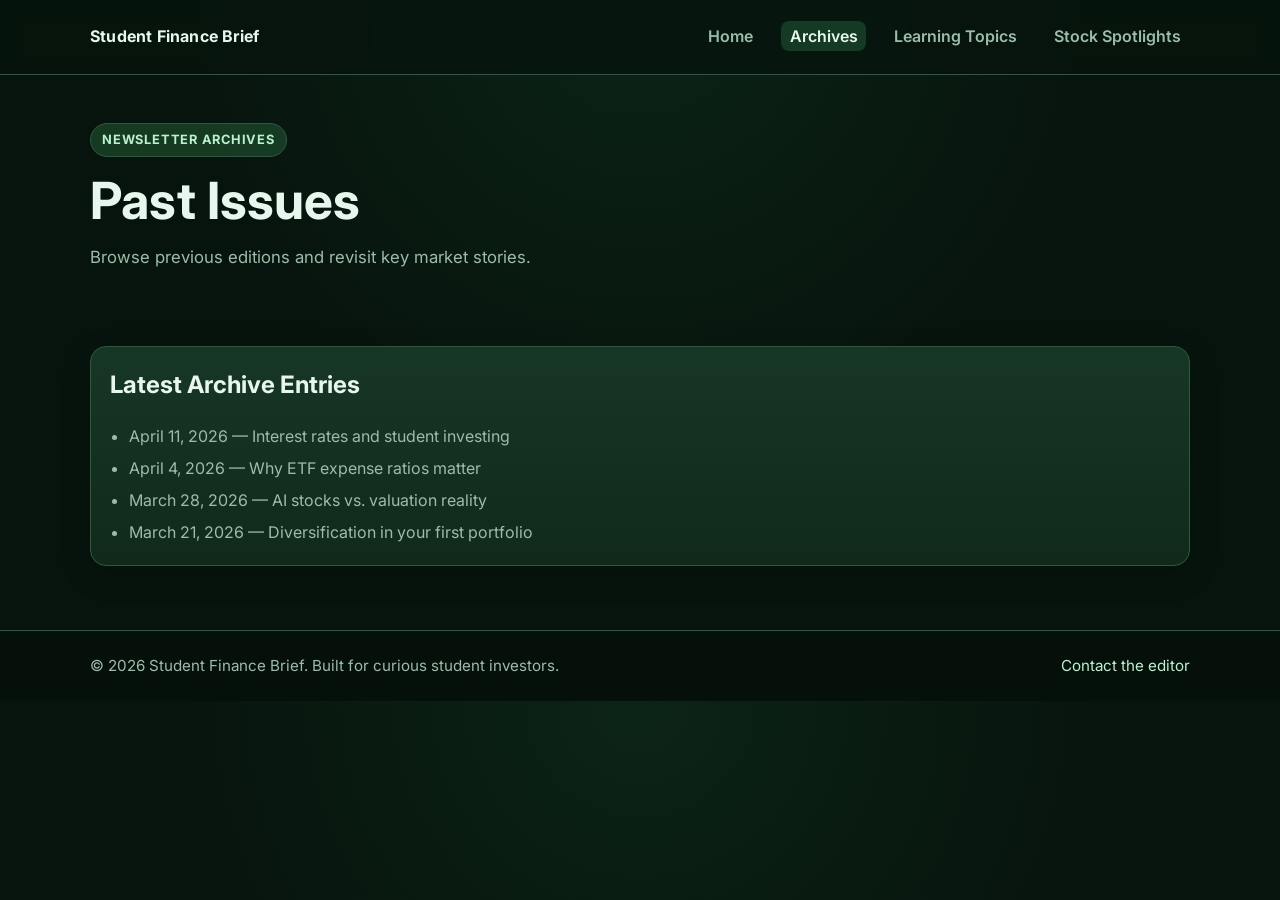
==== archives.html @ 6d4ef07e "Split navbar into real pages and apply green finance theme" ====
<!DOCTYPE html>
<html lang="en">
  <head>
    <meta charset="UTF-8" />
    <meta name="viewport" content="width=device-width, initial-scale=1.0" />
    <title>Student Finance Brief | Archives</title>
    <link rel="preconnect" href="https://fonts.googleapis.com" />
    <link rel="preconnect" href="https://fonts.gstatic.com" crossorigin />
    <link
      href="https://fonts.googleapis.com/css2?family=Inter:wght@400;500;600;700;800&display=swap"
      rel="stylesheet"
    />
    <link rel="stylesheet" href="style.css" />
  </head>
  <body>
    <header class="site-header">
      <div class="container nav-wrap">
        <a class="brand" href="index.html">Student Finance Brief</a>
        <nav aria-label="Main navigation">
          <ul class="nav-links">
            <li><a href="index.html">Home</a></li>
            <li><a class="active" href="archives.html">Archives</a></li>
            <li><a href="learning-topics.html">Learning Topics</a></li>
            <li><a href="stock-spotlights.html">Stock Spotlights</a></li>
          </ul>
        </nav>
      </div>
    </header>

    <main>
      <section class="page-hero">
        <div class="container">
          <p class="tag">Newsletter Archives</p>
          <h1>Past Issues</h1>
          <p class="subtitle">Browse previous editions and revisit key market stories.</p>
        </div>
      </section>

      <section class="section">
        <div class="container">
          <article class="card">
            <h2>Latest Archive Entries</h2>
            <ul class="archive-list">
              <li>April 11, 2026 — Interest rates and student investing</li>
              <li>April 4, 2026 — Why ETF expense ratios matter</li>
              <li>March 28, 2026 — AI stocks vs. valuation reality</li>
              <li>March 21, 2026 — Diversification in your first portfolio</li>
            </ul>
          </article>
        </div>
      </section>
    </main>

    <footer class="site-footer">
      <div class="container footer-wrap">
        <p>© 2026 Student Finance Brief. Built for curious student investors.</p>
        <a href="mailto:editor@studentfinancebrief.com">Contact the editor</a>
      </div>
    </footer>
  </body>
</html>
---- style.css ----
:root {
  --bg: #07140d;
  --bg-accent: #0c2417;
  --panel: #10291b;
  --panel-2: #173726;
  --text: #e8f7ee;
  --muted: #9bbda8;
  --accent: #4fce79;
  --accent-strong: #27b45c;
  --accent-soft: rgba(79, 206, 121, 0.2);
  --border: #2b5a40;
  --positive: #70f5a3;
  --negative: #ff7d8d;
  --neutral: #b9d6c3;
  --radius: 16px;
}

* {
  box-sizing: border-box;
}

body {
  margin: 0;
  font-family: "Inter", system-ui, -apple-system, Segoe UI, Roboto, sans-serif;
  background: radial-gradient(circle at top, var(--bg-accent) 0%, var(--bg) 48%);
  color: var(--text);
  line-height: 1.6;
}

.container {
  width: min(1100px, 92vw);
  margin: 0 auto;
}

.site-header {
  position: sticky;
  top: 0;
  z-index: 20;
  backdrop-filter: blur(10px);
  background: rgba(7, 20, 13, 0.85);
  border-bottom: 1px solid var(--border);
}

.nav-wrap {
  display: flex;
  justify-content: space-between;
  align-items: center;
  min-height: 74px;
  gap: 1rem;
}

.brand {
  text-decoration: none;
  color: var(--text);
  font-weight: 700;
  letter-spacing: 0.2px;
}

.nav-links {
  list-style: none;
  margin: 0;
  padding: 0;
  display: flex;
  gap: 1.2rem;
  flex-wrap: wrap;
}

.nav-links a {
  text-decoration: none;
  color: var(--muted);
  font-weight: 600;
  padding: 0.3rem 0.55rem;
  border-radius: 8px;
  transition: color 0.2s ease, background-color 0.2s ease;
}

.nav-links a:hover,
.nav-links a.active {
  color: var(--text);
  background: var(--accent-soft);
}

.hero,
.page-hero {
  padding: 4.2rem 0 2.3rem;
}

.page-hero {
  padding-top: 3rem;
}

.tag {
  display: inline-block;
  margin: 0;
  padding: 0.35rem 0.7rem;
  border-radius: 999px;
  border: 1px solid var(--border);
  background: var(--accent-soft);
  color: #baf2ce;
  font-size: 0.8rem;
  font-weight: 700;
  text-transform: uppercase;
  letter-spacing: 0.06em;
}

h1 {
  margin: 0.85rem 0 0;
  font-size: clamp(2rem, 4.2vw, 3.2rem);
  line-height: 1.2;
}

h2 {
  margin-top: 0;
}

.subtitle {
  max-width: 700px;
  margin-top: 0.8rem;
  color: var(--muted);
  font-size: 1.05rem;
}

.section {
  padding: 1.3rem 0 2rem;
}

.grid.two-col {
  display: grid;
  grid-template-columns: 1.6fr 1fr;
  gap: 1.2rem;
}

.card,
.ticker-card {
  background: linear-gradient(180deg, var(--panel-2), var(--panel));
  border: 1px solid var(--border);
  border-radius: var(--radius);
  padding: 1.2rem;
  box-shadow: 0 10px 30px rgba(0, 0, 0, 0.2);
}

.card-head {
  display: flex;
  justify-content: space-between;
  align-items: center;
  gap: 1rem;
  color: var(--muted);
  font-size: 0.9rem;
}

.badge {
  padding: 0.28rem 0.6rem;
  border-radius: 999px;
  background: var(--accent-soft);
  color: #baf2ce;
  font-size: 0.75rem;
  font-weight: 700;
  letter-spacing: 0.04em;
  text-transform: uppercase;
}

.read-more,
.inline-link {
  display: inline-block;
  margin-top: 0.7rem;
  text-decoration: none;
  color: #baf2ce;
  font-weight: 600;
}

.topic-list,
.archive-list {
  margin: 0;
  padding-left: 1.15rem;
  color: var(--muted);
}

.topic-list li + li,
.archive-list li + li {
  margin-top: 0.4rem;
}

.section-header {
  display: flex;
  flex-wrap: wrap;
  justify-content: space-between;
  align-items: baseline;
  gap: 0.8rem;
  margin-bottom: 1rem;
}

.section-header p {
  margin: 0;
  color: var(--muted);
}

.ticker-grid {
  display: grid;
  grid-template-columns: repeat(4, minmax(150px, 1fr));
  gap: 0.9rem;
}

.ticker-card h3 {
  margin: 0;
  font-size: 1.08rem;
}

.company {
  margin: 0.35rem 0 0.8rem;
  color: var(--muted);
  font-size: 0.9rem;
}

.price {
  margin: 0;
  font-size: 1.45rem;
  font-weight: 700;
}

.change {
  margin-top: 0.25rem;
  font-weight: 600;
}

.change.positive {
  color: var(--positive);
}

.change.negative {
  color: var(--negative);
}

.change.neutral {
  color: var(--neutral);
}

.site-footer {
  margin-top: 2rem;
  border-top: 1px solid var(--border);
  background: rgba(6, 16, 11, 0.9);
}

.footer-wrap {
  min-height: 70px;
  display: flex;
  align-items: center;
  justify-content: space-between;
  flex-wrap: wrap;
  gap: 0.7rem;
  color: var(--muted);
  font-size: 0.95rem;
}

.site-footer a {
  color: #baf2ce;
  text-decoration: none;
}

@media (max-width: 900px) {
  .grid.two-col {
    grid-template-columns: 1fr;
  }

  .ticker-grid {
    grid-template-columns: repeat(2, minmax(150px, 1fr));
  }
}

@media (max-width: 560px) {
  .ticker-grid {
    grid-template-columns: 1fr;
  }

  .nav-wrap {
    padding: 0.8rem 0;
  }
}
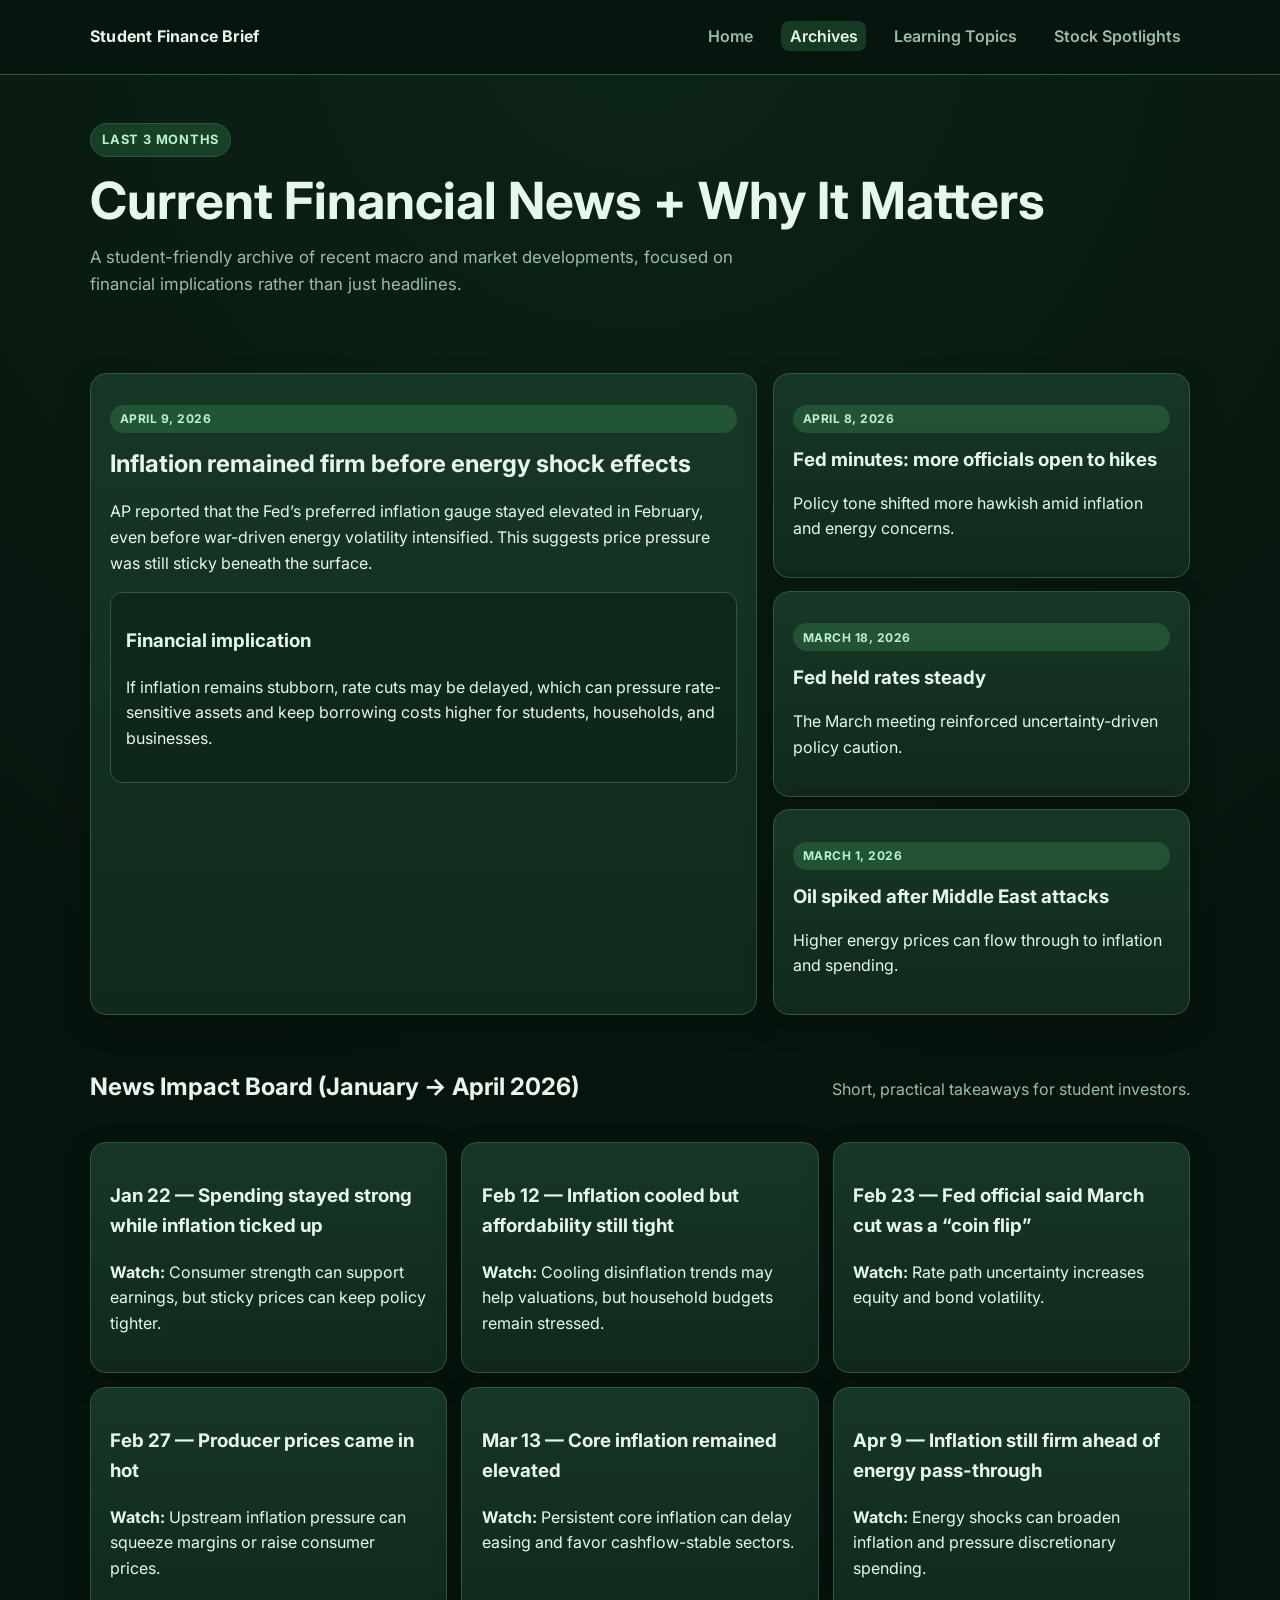
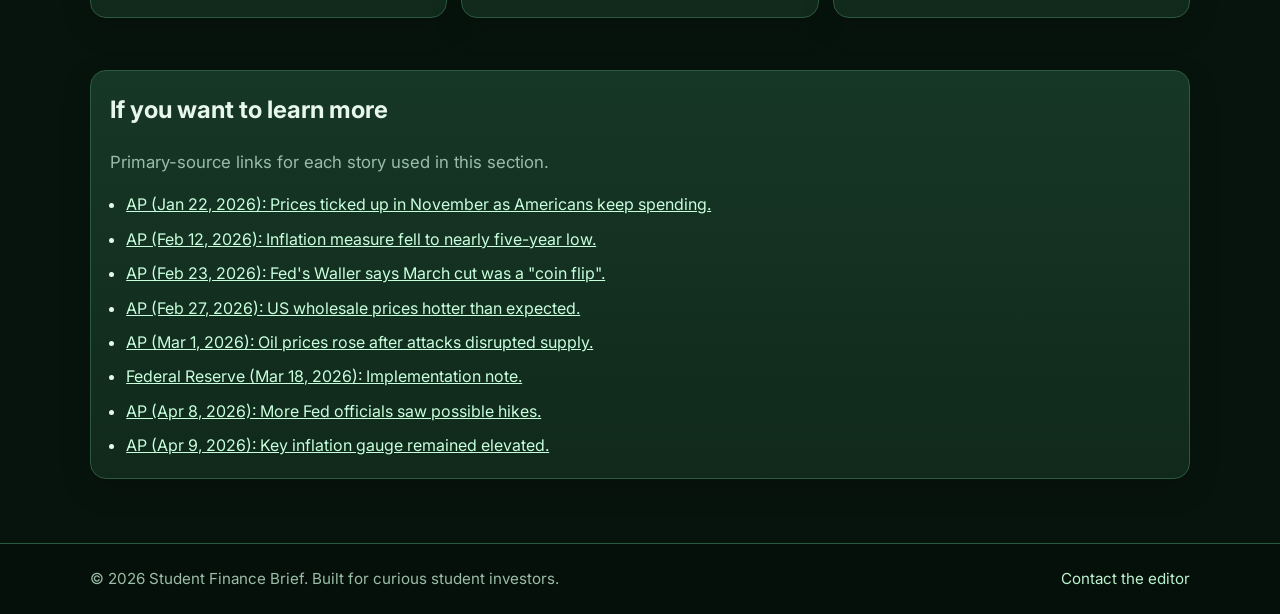
==== commit 1de99e53: "Deepen learning and archives with expandable vocab and event explainers" ====
--- a/archives.html
+++ b/archives.html
@@ -30,21 +30,104 @@
     <main>
       <section class="page-hero">
         <div class="container">
-          <p class="tag">Newsletter Archives</p>
-          <h1>Past Issues</h1>
-          <p class="subtitle">Browse previous editions and revisit key market stories.</p>
+          <p class="tag">Last 3 Months</p>
+          <h1>Current Financial News + Why It Matters</h1>
+          <p class="subtitle">
+            A student-friendly archive of recent macro and market developments,
+            focused on financial implications rather than just headlines.
+          </p>
+        </div>
+      </section>
+
+      <section class="section">
+        <div class="container news-layout">
+          <article class="card news-feature">
+            <p class="badge">April 9, 2026</p>
+            <h2>Inflation remained firm before energy shock effects</h2>
+            <p>
+              AP reported that the Fed’s preferred inflation gauge stayed elevated
+              in February, even before war-driven energy volatility intensified.
+              This suggests price pressure was still sticky beneath the surface.
+            </p>
+            <div class="implication-box">
+              <h3>Financial implication</h3>
+              <p>
+                If inflation remains stubborn, rate cuts may be delayed, which can
+                pressure rate-sensitive assets and keep borrowing costs higher for
+                students, households, and businesses.
+              </p>
+            </div>
+          </article>
+
+          <aside class="news-rail">
+            <article class="card rail-card">
+              <p class="badge">April 8, 2026</p>
+              <h3>Fed minutes: more officials open to hikes</h3>
+              <p>Policy tone shifted more hawkish amid inflation and energy concerns.</p>
+            </article>
+            <article class="card rail-card">
+              <p class="badge">March 18, 2026</p>
+              <h3>Fed held rates steady</h3>
+              <p>The March meeting reinforced uncertainty-driven policy caution.</p>
+            </article>
+            <article class="card rail-card">
+              <p class="badge">March 1, 2026</p>
+              <h3>Oil spiked after Middle East attacks</h3>
+              <p>Higher energy prices can flow through to inflation and spending.</p>
+            </article>
+          </aside>
+        </div>
+      </section>
+
+      <section class="section">
+        <div class="container">
+          <div class="section-header">
+            <h2>News Impact Board (January → April 2026)</h2>
+            <p>Short, practical takeaways for student investors.</p>
+          </div>
+          <div class="impact-grid">
+            <article class="card impact-card">
+              <h3>Jan 22 — Spending stayed strong while inflation ticked up</h3>
+              <p><strong>Watch:</strong> Consumer strength can support earnings, but sticky prices can keep policy tighter.</p>
+            </article>
+            <article class="card impact-card">
+              <h3>Feb 12 — Inflation cooled but affordability still tight</h3>
+              <p><strong>Watch:</strong> Cooling disinflation trends may help valuations, but household budgets remain stressed.</p>
+            </article>
+            <article class="card impact-card">
+              <h3>Feb 23 — Fed official said March cut was a “coin flip”</h3>
+              <p><strong>Watch:</strong> Rate path uncertainty increases equity and bond volatility.</p>
+            </article>
+            <article class="card impact-card">
+              <h3>Feb 27 — Producer prices came in hot</h3>
+              <p><strong>Watch:</strong> Upstream inflation pressure can squeeze margins or raise consumer prices.</p>
+            </article>
+            <article class="card impact-card">
+              <h3>Mar 13 — Core inflation remained elevated</h3>
+              <p><strong>Watch:</strong> Persistent core inflation can delay easing and favor cashflow-stable sectors.</p>
+            </article>
+            <article class="card impact-card">
+              <h3>Apr 9 — Inflation still firm ahead of energy pass-through</h3>
+              <p><strong>Watch:</strong> Energy shocks can broaden inflation and pressure discretionary spending.</p>
+            </article>
+          </div>
         </div>
       </section>
 
       <section class="section">
         <div class="container">
           <article class="card">
-            <h2>Latest Archive Entries</h2>
-            <ul class="archive-list">
-              <li>April 11, 2026 — Interest rates and student investing</li>
-              <li>April 4, 2026 — Why ETF expense ratios matter</li>
-              <li>March 28, 2026 — AI stocks vs. valuation reality</li>
-              <li>March 21, 2026 — Diversification in your first portfolio</li>
+            <h2>If you want to learn more</h2>
+            <p class="subtitle">Primary-source links for each story used in this section.</p>
+            <ul class="learn-more-list">
+              <li><a href="https://apnews.com/article/ac538fd750b4622ee7fa439ef8021783" target="_blank" rel="noopener noreferrer">AP (Jan 22, 2026): Prices ticked up in November as Americans keep spending.</a></li>
+              <li><a href="https://apnews.com/article/d489cfa4b48e32232f136830333d1db0" target="_blank" rel="noopener noreferrer">AP (Feb 12, 2026): Inflation measure fell to nearly five-year low.</a></li>
+              <li><a href="https://apnews.com/article/728aa0b00b5d3291169cb807472332d6" target="_blank" rel="noopener noreferrer">AP (Feb 23, 2026): Fed's Waller says March cut was a "coin flip".</a></li>
+              <li><a href="https://apnews.com/article/d728162ff72f31776bbc320354586f72" target="_blank" rel="noopener noreferrer">AP (Feb 27, 2026): US wholesale prices hotter than expected.</a></li>
+              <li><a href="https://apnews.com/article/21e634acba4c35801d28dfdbcc53824a" target="_blank" rel="noopener noreferrer">AP (Mar 1, 2026): Oil prices rose after attacks disrupted supply.</a></li>
+              <li><a href="https://www.federalreserve.gov/newsevents/pressreleases/monetary20260318a1.htm" target="_blank" rel="noopener noreferrer">Federal Reserve (Mar 18, 2026): Implementation note.</a></li>
+              <li><a href="https://apnews.com/article/7c37bba877cd039c56ebe3d73bb867a5" target="_blank" rel="noopener noreferrer">AP (Apr 8, 2026): More Fed officials saw possible hikes.</a></li>
+              <li><a href="https://apnews.com/article/917584878bbdc8d19dc6bc55c8509556" target="_blank" rel="noopener noreferrer">AP (Apr 9, 2026): Key inflation gauge remained elevated.</a></li>
             </ul>
           </article>
         </div>
--- a/style.css
+++ b/style.css
@@ -275,3 +275,155 @@
     padding: 0.8rem 0;
   }
 }
+
+.data-note {
+  margin-top: 0.6rem;
+  color: #baf2ce;
+  font-size: 0.92rem;
+}
+
+.vocab-grid {
+  margin-top: 1rem;
+  display: grid;
+  grid-template-columns: repeat(2, minmax(240px, 1fr));
+  gap: 0.9rem;
+}
+
+.vocab-item {
+  padding: 0.9rem;
+  border: 1px solid var(--border);
+  border-radius: 12px;
+  background: rgba(14, 38, 26, 0.55);
+}
+
+.vocab-item h3 {
+  margin: 0;
+  color: #c8ffdd;
+}
+
+.vocab-item p {
+  margin: 0.45rem 0 0;
+  color: var(--muted);
+}
+
+.timeline {
+  margin-top: 1rem;
+  display: grid;
+  grid-template-columns: repeat(2, minmax(260px, 1fr));
+  gap: 1rem;
+}
+
+.event-card h3,
+.featured-card h3 {
+  margin-bottom: 0.5rem;
+}
+
+.event-card p {
+  margin: 0.45rem 0;
+}
+
+.featured-grid {
+  display: grid;
+  grid-template-columns: repeat(3, minmax(200px, 1fr));
+  gap: 0.9rem;
+}
+
+@media (max-width: 900px) {
+  .vocab-grid,
+  .timeline,
+  .featured-grid {
+    grid-template-columns: 1fr;
+  }
+}
+
+.vocab-more[hidden] {
+  display: none;
+}
+
+.see-more-btn {
+  margin-top: 1rem;
+  border: 1px solid var(--border);
+  background: var(--accent-soft);
+  color: var(--text);
+  padding: 0.65rem 1rem;
+  border-radius: 10px;
+  font-weight: 600;
+  cursor: pointer;
+}
+
+.event-link-grid {
+  display: grid;
+  grid-template-columns: repeat(2, minmax(260px, 1fr));
+  gap: 1rem;
+}
+
+.event-link {
+  text-decoration: none;
+  color: var(--text);
+}
+
+.event-link span {
+  display: inline-block;
+  margin-top: 0.5rem;
+  color: #baf2ce;
+  font-weight: 600;
+}
+
+.event-article {
+  max-width: 860px;
+  margin: 0 auto;
+}
+
+.news-layout {
+  display: grid;
+  grid-template-columns: 1.6fr 1fr;
+  gap: 1rem;
+}
+
+.news-feature h2 {
+  margin-bottom: 0.6rem;
+}
+
+.implication-box {
+  margin-top: 1rem;
+  border: 1px solid var(--border);
+  border-radius: 12px;
+  padding: 0.9rem;
+  background: rgba(10, 34, 21, 0.55);
+}
+
+.news-rail {
+  display: grid;
+  gap: 0.8rem;
+}
+
+.rail-card h3 {
+  margin: 0.3rem 0;
+}
+
+.impact-grid {
+  display: grid;
+  grid-template-columns: repeat(3, minmax(220px, 1fr));
+  gap: 0.9rem;
+}
+
+.learn-more-list {
+  margin: 0;
+  padding-left: 1rem;
+}
+
+.learn-more-list li + li {
+  margin-top: 0.55rem;
+}
+
+.learn-more-list a {
+  color: #c8ffdd;
+}
+
+@media (max-width: 900px) {
+  .event-link-grid,
+  .news-layout,
+  .impact-grid {
+    grid-template-columns: 1fr;
+  }
+}
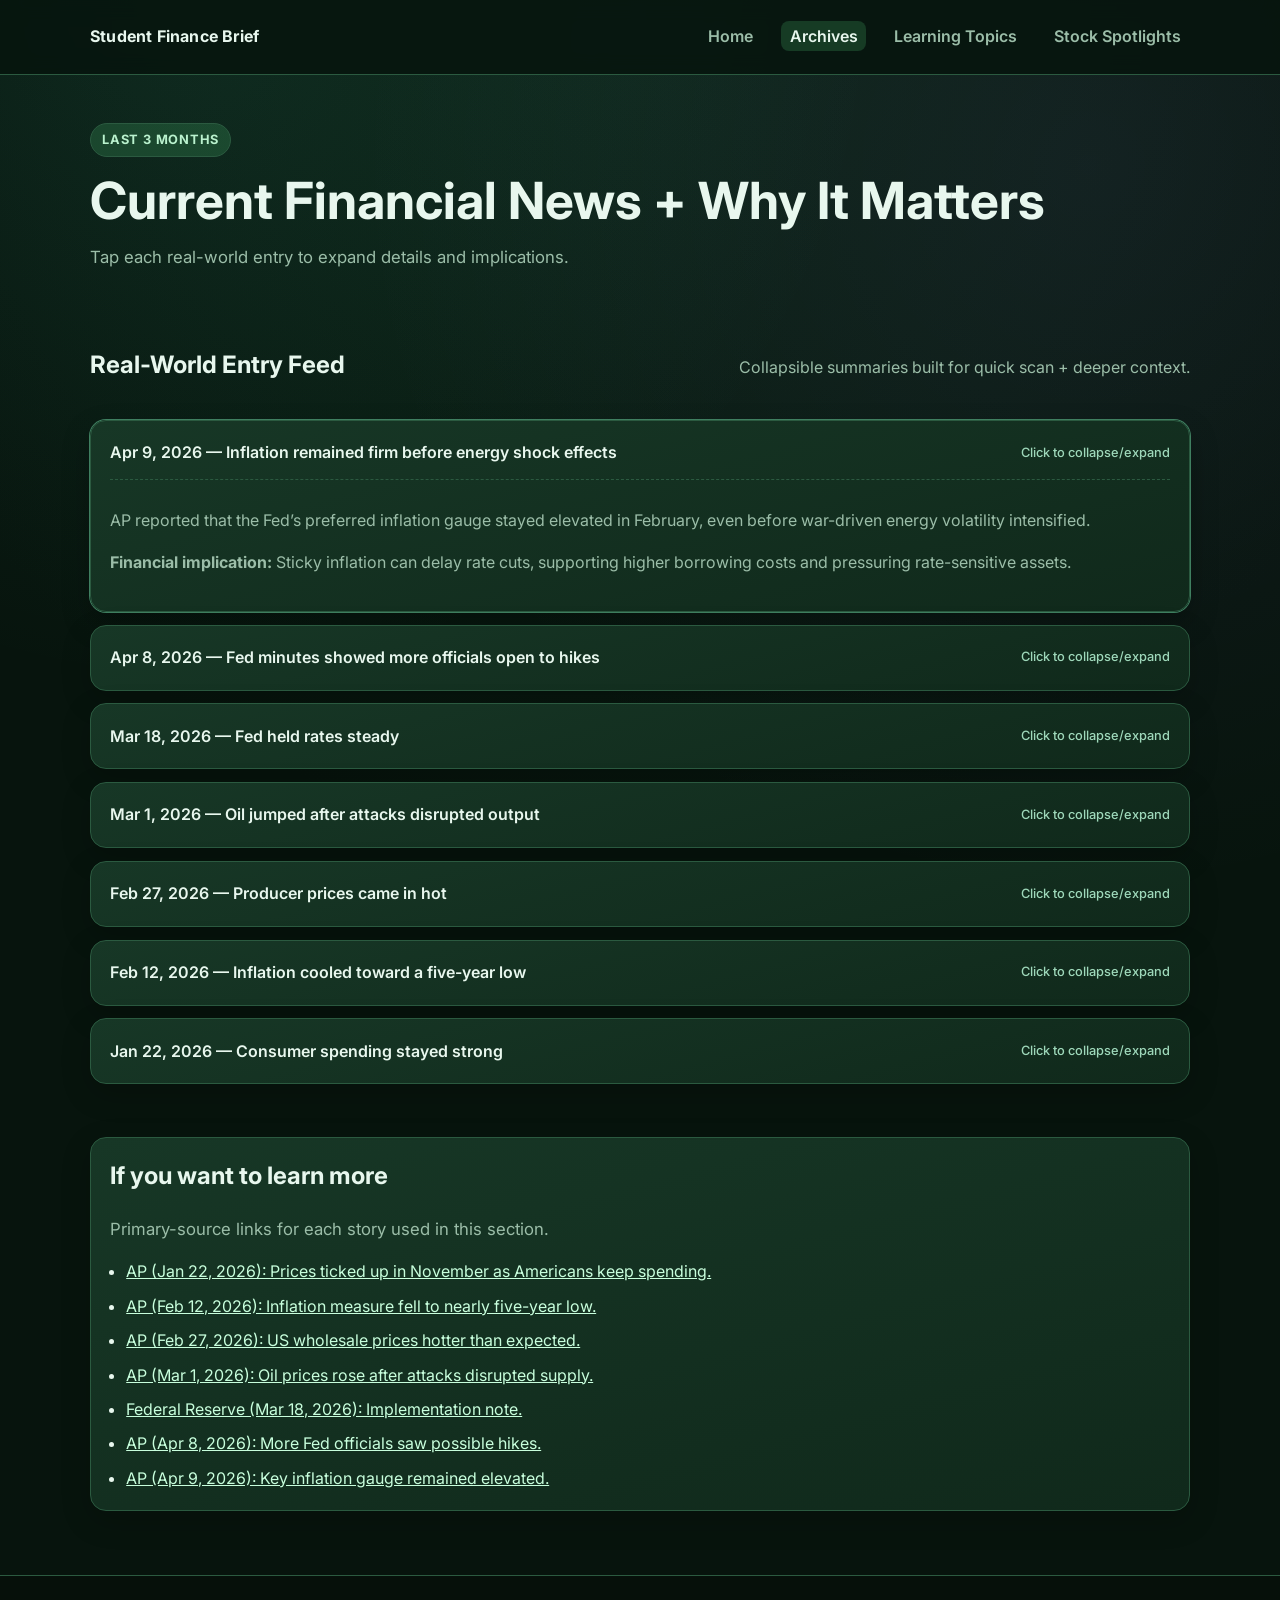
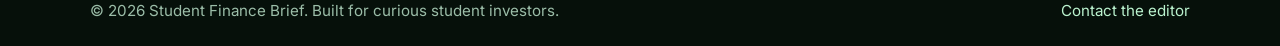
==== commit 7ebf758a: "Add accordions, richer color contrast, and rotating daily main story" ====
--- a/archives.html
+++ b/archives.html
@@ -33,83 +33,95 @@
           <p class="tag">Last 3 Months</p>
           <h1>Current Financial News + Why It Matters</h1>
           <p class="subtitle">
-            A student-friendly archive of recent macro and market developments,
-            focused on financial implications rather than just headlines.
+            Tap each real-world entry to expand details and implications.
           </p>
-        </div>
-      </section>
-
-      <section class="section">
-        <div class="container news-layout">
-          <article class="card news-feature">
-            <p class="badge">April 9, 2026</p>
-            <h2>Inflation remained firm before energy shock effects</h2>
-            <p>
-              AP reported that the Fed’s preferred inflation gauge stayed elevated
-              in February, even before war-driven energy volatility intensified.
-              This suggests price pressure was still sticky beneath the surface.
-            </p>
-            <div class="implication-box">
-              <h3>Financial implication</h3>
-              <p>
-                If inflation remains stubborn, rate cuts may be delayed, which can
-                pressure rate-sensitive assets and keep borrowing costs higher for
-                students, households, and businesses.
-              </p>
-            </div>
-          </article>
-
-          <aside class="news-rail">
-            <article class="card rail-card">
-              <p class="badge">April 8, 2026</p>
-              <h3>Fed minutes: more officials open to hikes</h3>
-              <p>Policy tone shifted more hawkish amid inflation and energy concerns.</p>
-            </article>
-            <article class="card rail-card">
-              <p class="badge">March 18, 2026</p>
-              <h3>Fed held rates steady</h3>
-              <p>The March meeting reinforced uncertainty-driven policy caution.</p>
-            </article>
-            <article class="card rail-card">
-              <p class="badge">March 1, 2026</p>
-              <h3>Oil spiked after Middle East attacks</h3>
-              <p>Higher energy prices can flow through to inflation and spending.</p>
-            </article>
-          </aside>
         </div>
       </section>
 
       <section class="section">
         <div class="container">
           <div class="section-header">
-            <h2>News Impact Board (January → April 2026)</h2>
-            <p>Short, practical takeaways for student investors.</p>
+            <h2>Real-World Entry Feed</h2>
+            <p>Collapsible summaries built for quick scan + deeper context.</p>
           </div>
-          <div class="impact-grid">
-            <article class="card impact-card">
-              <h3>Jan 22 — Spending stayed strong while inflation ticked up</h3>
-              <p><strong>Watch:</strong> Consumer strength can support earnings, but sticky prices can keep policy tighter.</p>
-            </article>
-            <article class="card impact-card">
-              <h3>Feb 12 — Inflation cooled but affordability still tight</h3>
-              <p><strong>Watch:</strong> Cooling disinflation trends may help valuations, but household budgets remain stressed.</p>
-            </article>
-            <article class="card impact-card">
-              <h3>Feb 23 — Fed official said March cut was a “coin flip”</h3>
-              <p><strong>Watch:</strong> Rate path uncertainty increases equity and bond volatility.</p>
-            </article>
-            <article class="card impact-card">
-              <h3>Feb 27 — Producer prices came in hot</h3>
-              <p><strong>Watch:</strong> Upstream inflation pressure can squeeze margins or raise consumer prices.</p>
-            </article>
-            <article class="card impact-card">
-              <h3>Mar 13 — Core inflation remained elevated</h3>
-              <p><strong>Watch:</strong> Persistent core inflation can delay easing and favor cashflow-stable sectors.</p>
-            </article>
-            <article class="card impact-card">
-              <h3>Apr 9 — Inflation still firm ahead of energy pass-through</h3>
-              <p><strong>Watch:</strong> Energy shocks can broaden inflation and pressure discretionary spending.</p>
-            </article>
+
+          <div class="accordion-list">
+            <details class="card entry-accordion" open>
+              <summary>
+                <span>Apr 9, 2026 — Inflation remained firm before energy shock effects</span>
+                <span class="accordion-hint">Click to collapse/expand</span>
+              </summary>
+              <div class="accordion-body">
+                <p>AP reported that the Fed’s preferred inflation gauge stayed elevated in February, even before war-driven energy volatility intensified.</p>
+                <p><strong>Financial implication:</strong> Sticky inflation can delay rate cuts, supporting higher borrowing costs and pressuring rate-sensitive assets.</p>
+              </div>
+            </details>
+
+            <details class="card entry-accordion">
+              <summary>
+                <span>Apr 8, 2026 — Fed minutes showed more officials open to hikes</span>
+                <span class="accordion-hint">Click to collapse/expand</span>
+              </summary>
+              <div class="accordion-body">
+                <p>Minutes indicated several policymakers saw upside inflation risk, with stronger willingness to tighten if needed.</p>
+                <p><strong>Financial implication:</strong> A more hawkish policy stance can reprice growth stocks and keep credit conditions tighter.</p>
+              </div>
+            </details>
+
+            <details class="card entry-accordion">
+              <summary>
+                <span>Mar 18, 2026 — Fed held rates steady</span>
+                <span class="accordion-hint">Click to collapse/expand</span>
+              </summary>
+              <div class="accordion-body">
+                <p>The Federal Reserve kept rates unchanged while signaling continued data dependence and macro uncertainty.</p>
+                <p><strong>Financial implication:</strong> Rate-path uncertainty can raise volatility in both equities and bonds.</p>
+              </div>
+            </details>
+
+            <details class="card entry-accordion">
+              <summary>
+                <span>Mar 1, 2026 — Oil jumped after attacks disrupted output</span>
+                <span class="accordion-hint">Click to collapse/expand</span>
+              </summary>
+              <div class="accordion-body">
+                <p>Oil prices rose after regional attacks disrupted supply, raising near-term energy-market stress.</p>
+                <p><strong>Financial implication:</strong> Higher energy costs can feed into inflation and reduce consumer discretionary spending power.</p>
+              </div>
+            </details>
+
+            <details class="card entry-accordion">
+              <summary>
+                <span>Feb 27, 2026 — Producer prices came in hot</span>
+                <span class="accordion-hint">Click to collapse/expand</span>
+              </summary>
+              <div class="accordion-body">
+                <p>Wholesale inflation surprised to the upside, indicating upstream cost pressure in supply chains.</p>
+                <p><strong>Financial implication:</strong> Companies may face margin compression unless pricing power offsets higher costs.</p>
+              </div>
+            </details>
+
+            <details class="card entry-accordion">
+              <summary>
+                <span>Feb 12, 2026 — Inflation cooled toward a five-year low</span>
+                <span class="accordion-hint">Click to collapse/expand</span>
+              </summary>
+              <div class="accordion-body">
+                <p>AP noted a cooler inflation print, though affordability and real-income pressures remained uneven.</p>
+                <p><strong>Financial implication:</strong> Disinflation can support sentiment, but household spending resilience still matters for earnings.</p>
+              </div>
+            </details>
+
+            <details class="card entry-accordion">
+              <summary>
+                <span>Jan 22, 2026 — Consumer spending stayed strong</span>
+                <span class="accordion-hint">Click to collapse/expand</span>
+              </summary>
+              <div class="accordion-body">
+                <p>U.S. consumers continued spending despite persistent price pressures in key categories.</p>
+                <p><strong>Financial implication:</strong> Strong demand can support revenues, but may also keep inflation stickier for longer.</p>
+              </div>
+            </details>
           </div>
         </div>
       </section>
@@ -122,7 +134,6 @@
             <ul class="learn-more-list">
               <li><a href="https://apnews.com/article/ac538fd750b4622ee7fa439ef8021783" target="_blank" rel="noopener noreferrer">AP (Jan 22, 2026): Prices ticked up in November as Americans keep spending.</a></li>
               <li><a href="https://apnews.com/article/d489cfa4b48e32232f136830333d1db0" target="_blank" rel="noopener noreferrer">AP (Feb 12, 2026): Inflation measure fell to nearly five-year low.</a></li>
-              <li><a href="https://apnews.com/article/728aa0b00b5d3291169cb807472332d6" target="_blank" rel="noopener noreferrer">AP (Feb 23, 2026): Fed's Waller says March cut was a "coin flip".</a></li>
               <li><a href="https://apnews.com/article/d728162ff72f31776bbc320354586f72" target="_blank" rel="noopener noreferrer">AP (Feb 27, 2026): US wholesale prices hotter than expected.</a></li>
               <li><a href="https://apnews.com/article/21e634acba4c35801d28dfdbcc53824a" target="_blank" rel="noopener noreferrer">AP (Mar 1, 2026): Oil prices rose after attacks disrupted supply.</a></li>
               <li><a href="https://www.federalreserve.gov/newsevents/pressreleases/monetary20260318a1.htm" target="_blank" rel="noopener noreferrer">Federal Reserve (Mar 18, 2026): Implementation note.</a></li>
--- a/style.css
+++ b/style.css
@@ -1,5 +1,7 @@
 :root {
   --bg: #07140d;
+  --bg-2: #0f1e16;
+  --bg-3: #10261b;
   --bg-accent: #0c2417;
   --panel: #10291b;
   --panel-2: #173726;
@@ -8,6 +10,9 @@
   --accent: #4fce79;
   --accent-strong: #27b45c;
   --accent-soft: rgba(79, 206, 121, 0.2);
+  --teal-soft: rgba(82, 222, 198, 0.16);
+  --gold-soft: rgba(235, 204, 111, 0.16);
+  --violet-soft: rgba(157, 132, 255, 0.16);
   --border: #2b5a40;
   --positive: #70f5a3;
   --negative: #ff7d8d;
@@ -22,7 +27,10 @@
 body {
   margin: 0;
   font-family: "Inter", system-ui, -apple-system, Segoe UI, Roboto, sans-serif;
-  background: radial-gradient(circle at top, var(--bg-accent) 0%, var(--bg) 48%);
+  background:
+    radial-gradient(circle at 15% 0%, rgba(82, 222, 198, 0.08), transparent 35%),
+    radial-gradient(circle at 85% 10%, rgba(157, 132, 255, 0.07), transparent 40%),
+    radial-gradient(circle at top, var(--bg-accent) 0%, var(--bg) 48%);
   color: var(--text);
   line-height: 1.6;
 }
@@ -132,7 +140,7 @@
 
 .card,
 .ticker-card {
-  background: linear-gradient(180deg, var(--panel-2), var(--panel));
+  background: linear-gradient(165deg, var(--panel-2), var(--panel));
   border: 1px solid var(--border);
   border-radius: var(--radius);
   padding: 1.2rem;
@@ -427,3 +435,71 @@
     grid-template-columns: 1fr;
   }
 }
+
+.main-story-card {
+  border-color: #366c4d;
+  background:
+    linear-gradient(145deg, rgba(23, 55, 38, 0.92), rgba(16, 41, 27, 0.95)),
+    var(--teal-soft);
+}
+
+.main-story-concept {
+  display: inline-block;
+  margin: 0.35rem 0 0.8rem;
+  padding: 0.3rem 0.7rem;
+  border-radius: 999px;
+  border: 1px solid #3f7f60;
+  background: var(--gold-soft);
+  font-weight: 600;
+  color: #dff5c6;
+}
+
+.diagram-wrap {
+  margin-top: 1rem;
+  border: 1px solid var(--border);
+  border-radius: 12px;
+  padding: 0.8rem;
+  background: rgba(8, 28, 20, 0.55);
+}
+
+#story-diagram {
+  width: 100%;
+  height: auto;
+  display: block;
+}
+
+.accordion-list {
+  display: grid;
+  gap: 0.8rem;
+}
+
+.entry-accordion summary {
+  cursor: pointer;
+  list-style: none;
+  display: flex;
+  justify-content: space-between;
+  align-items: center;
+  gap: 0.8rem;
+  font-weight: 600;
+}
+
+.entry-accordion summary::-webkit-details-marker {
+  display: none;
+}
+
+.accordion-hint {
+  color: #9ed8ba;
+  font-size: 0.8rem;
+  font-weight: 500;
+}
+
+.accordion-body {
+  margin-top: 0.8rem;
+  padding-top: 0.8rem;
+  border-top: 1px dashed var(--border);
+  color: var(--muted);
+}
+
+.entry-accordion[open] {
+  box-shadow: 0 0 0 1px #3f7f60, 0 12px 28px rgba(0, 0, 0, 0.25);
+}
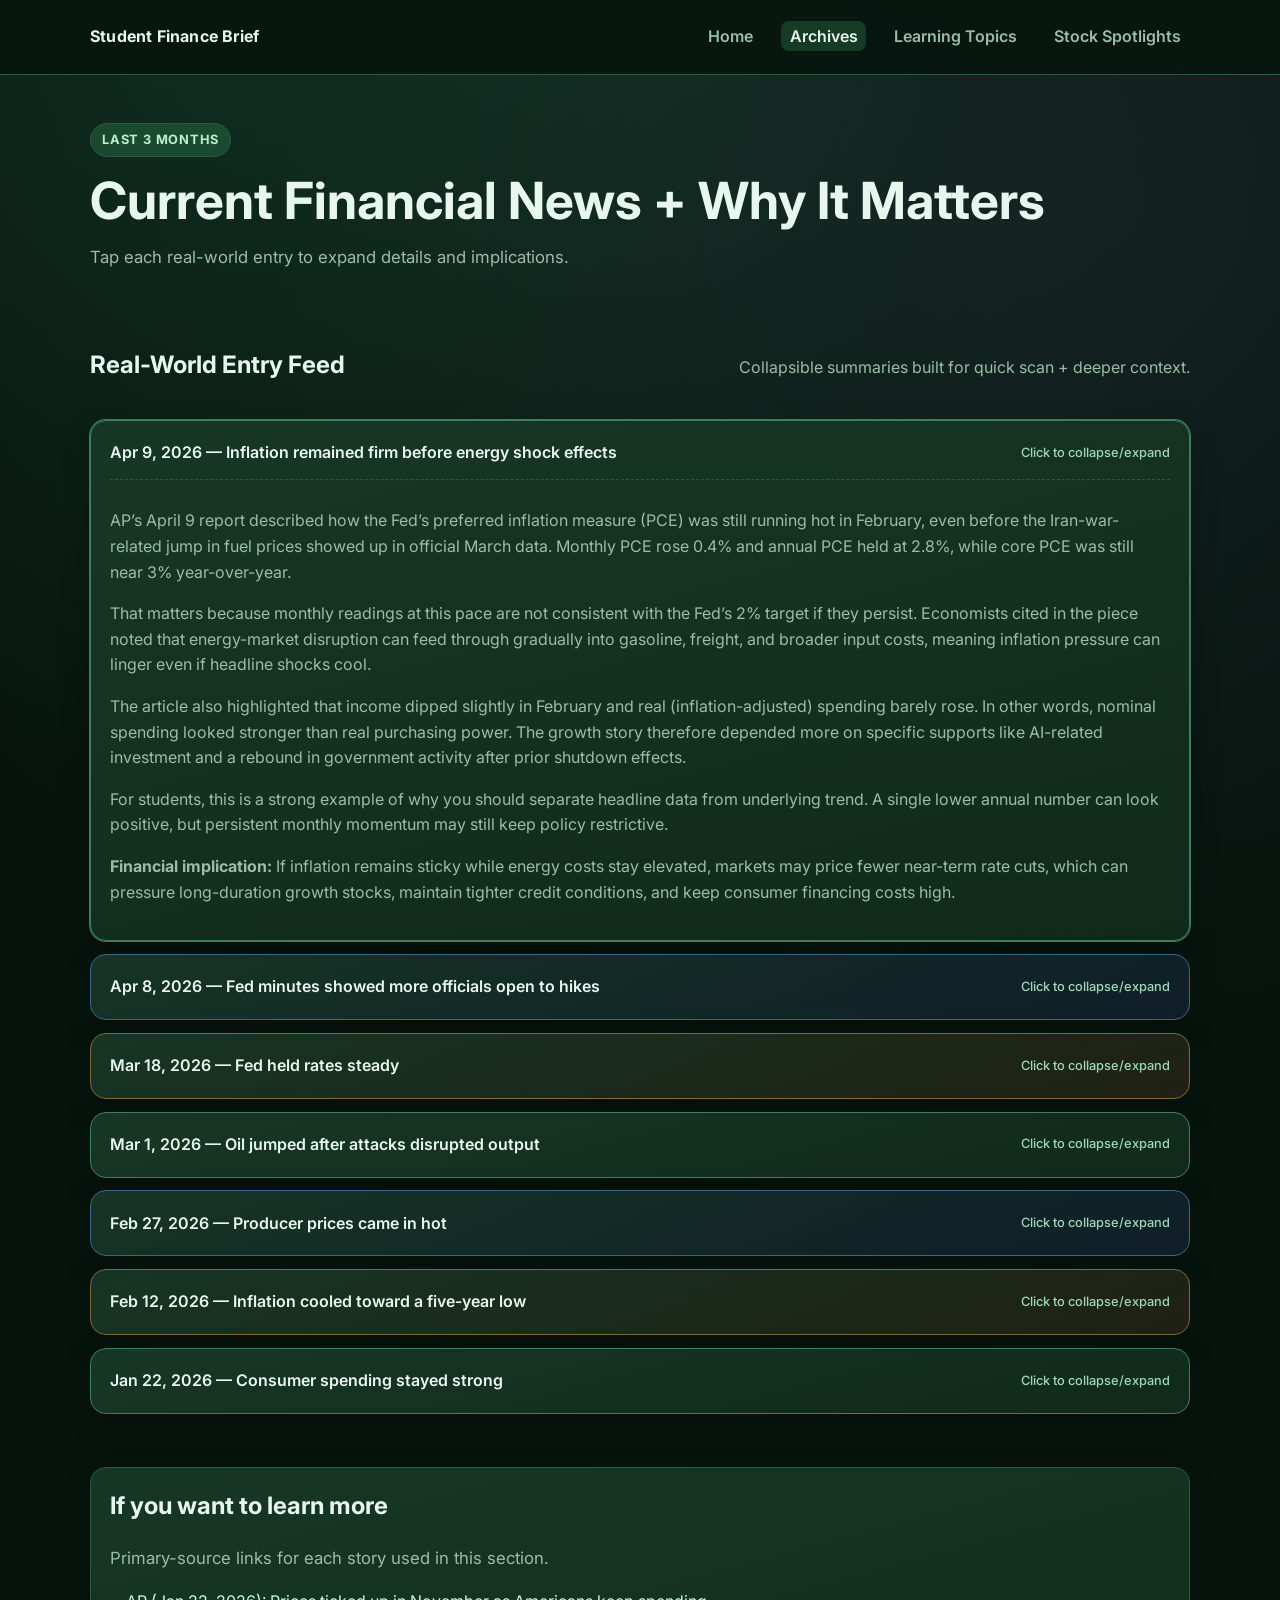
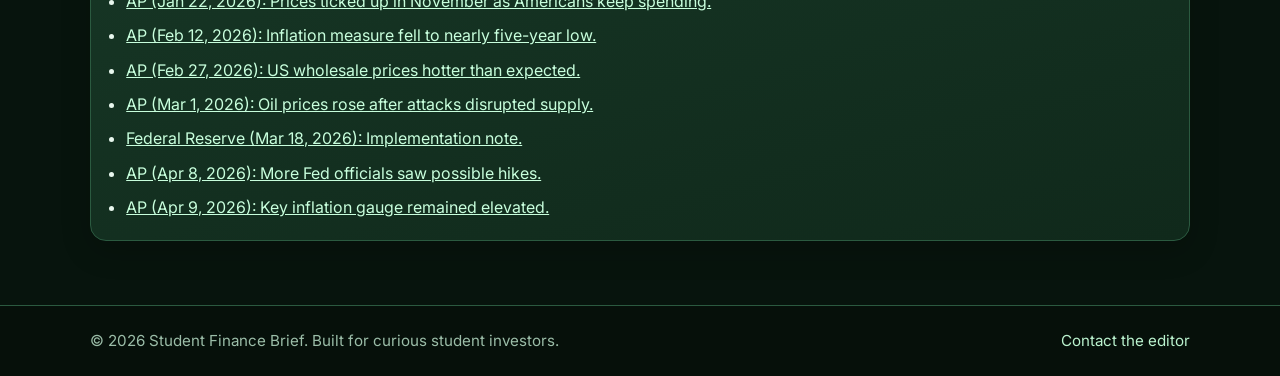
==== commit edba5451: "Expand archive detail and add richer multi-accent green theme" ====
--- a/archives.html
+++ b/archives.html
@@ -52,8 +52,11 @@
                 <span class="accordion-hint">Click to collapse/expand</span>
               </summary>
               <div class="accordion-body">
-                <p>AP reported that the Fed’s preferred inflation gauge stayed elevated in February, even before war-driven energy volatility intensified.</p>
-                <p><strong>Financial implication:</strong> Sticky inflation can delay rate cuts, supporting higher borrowing costs and pressuring rate-sensitive assets.</p>
+                <p>AP’s April 9 report described how the Fed’s preferred inflation measure (PCE) was still running hot in February, even before the Iran-war-related jump in fuel prices showed up in official March data. Monthly PCE rose 0.4% and annual PCE held at 2.8%, while core PCE was still near 3% year-over-year.</p>
+                <p>That matters because monthly readings at this pace are not consistent with the Fed’s 2% target if they persist. Economists cited in the piece noted that energy-market disruption can feed through gradually into gasoline, freight, and broader input costs, meaning inflation pressure can linger even if headline shocks cool.</p>
+                <p>The article also highlighted that income dipped slightly in February and real (inflation-adjusted) spending barely rose. In other words, nominal spending looked stronger than real purchasing power. The growth story therefore depended more on specific supports like AI-related investment and a rebound in government activity after prior shutdown effects.</p>
+                <p>For students, this is a strong example of why you should separate headline data from underlying trend. A single lower annual number can look positive, but persistent monthly momentum may still keep policy restrictive.</p>
+                <p><strong>Financial implication:</strong> If inflation remains sticky while energy costs stay elevated, markets may price fewer near-term rate cuts, which can pressure long-duration growth stocks, maintain tighter credit conditions, and keep consumer financing costs high.</p>
               </div>
             </details>
 
@@ -64,6 +67,7 @@
               </summary>
               <div class="accordion-body">
                 <p>Minutes indicated several policymakers saw upside inflation risk, with stronger willingness to tighten if needed.</p>
+                <p>Minutes language mattered because it shifted expectations from "eventual easing" toward "higher-for-longer" risk. For student investors, this is where valuation sensitivity becomes visible: assets with cash flows far in the future usually react more to rate-path changes.</p>
                 <p><strong>Financial implication:</strong> A more hawkish policy stance can reprice growth stocks and keep credit conditions tighter.</p>
               </div>
             </details>
@@ -75,6 +79,7 @@
               </summary>
               <div class="accordion-body">
                 <p>The Federal Reserve kept rates unchanged while signaling continued data dependence and macro uncertainty.</p>
+                <p>The hold itself was expected, but policy uncertainty was not resolved. That uncertainty often transmits into wider short-term market swings, especially around macro data releases.</p>
                 <p><strong>Financial implication:</strong> Rate-path uncertainty can raise volatility in both equities and bonds.</p>
               </div>
             </details>
@@ -86,6 +91,7 @@
               </summary>
               <div class="accordion-body">
                 <p>Oil prices rose after regional attacks disrupted supply, raising near-term energy-market stress.</p>
+                <p>Energy is a cross-economy input, so the impact is rarely isolated to one sector. Transport-intensive businesses and lower-income households usually feel cost spikes first.</p>
                 <p><strong>Financial implication:</strong> Higher energy costs can feed into inflation and reduce consumer discretionary spending power.</p>
               </div>
             </details>
@@ -97,6 +103,7 @@
               </summary>
               <div class="accordion-body">
                 <p>Wholesale inflation surprised to the upside, indicating upstream cost pressure in supply chains.</p>
+                <p>When producer prices accelerate, companies without strong pricing power tend to absorb more costs, while dominant brands can pass more through to customers.</p>
                 <p><strong>Financial implication:</strong> Companies may face margin compression unless pricing power offsets higher costs.</p>
               </div>
             </details>
@@ -108,6 +115,7 @@
               </summary>
               <div class="accordion-body">
                 <p>AP noted a cooler inflation print, though affordability and real-income pressures remained uneven.</p>
+                <p>Cooling inflation helped sentiment, but not all categories improved equally. Households still faced uneven affordability pressures across rent, food, and insurance-related costs.</p>
                 <p><strong>Financial implication:</strong> Disinflation can support sentiment, but household spending resilience still matters for earnings.</p>
               </div>
             </details>
@@ -119,6 +127,7 @@
               </summary>
               <div class="accordion-body">
                 <p>U.S. consumers continued spending despite persistent price pressures in key categories.</p>
+                <p>Spending resilience can support company revenue, but if demand stays too strong relative to supply, inflation can remain persistent.</p>
                 <p><strong>Financial implication:</strong> Strong demand can support revenues, but may also keep inflation stickier for longer.</p>
               </div>
             </details>
--- a/style.css
+++ b/style.css
@@ -503,3 +503,25 @@
 .entry-accordion[open] {
   box-shadow: 0 0 0 1px #3f7f60, 0 12px 28px rgba(0, 0, 0, 0.25);
 }
+
+.badge {
+  background: linear-gradient(120deg, var(--accent-soft), var(--teal-soft));
+}
+
+.entry-accordion:nth-child(3n + 1) {
+  border-color: #3f7f60;
+}
+
+.entry-accordion:nth-child(3n + 2) {
+  border-color: #3b6785;
+  background: linear-gradient(160deg, rgba(23, 55, 38, 0.94), rgba(19, 34, 52, 0.7));
+}
+
+.entry-accordion:nth-child(3n + 3) {
+  border-color: #7d6a3c;
+  background: linear-gradient(160deg, rgba(23, 55, 38, 0.94), rgba(48, 41, 24, 0.6));
+}
+
+.learn-more-list a:hover {
+  color: #f0e1a8;
+}
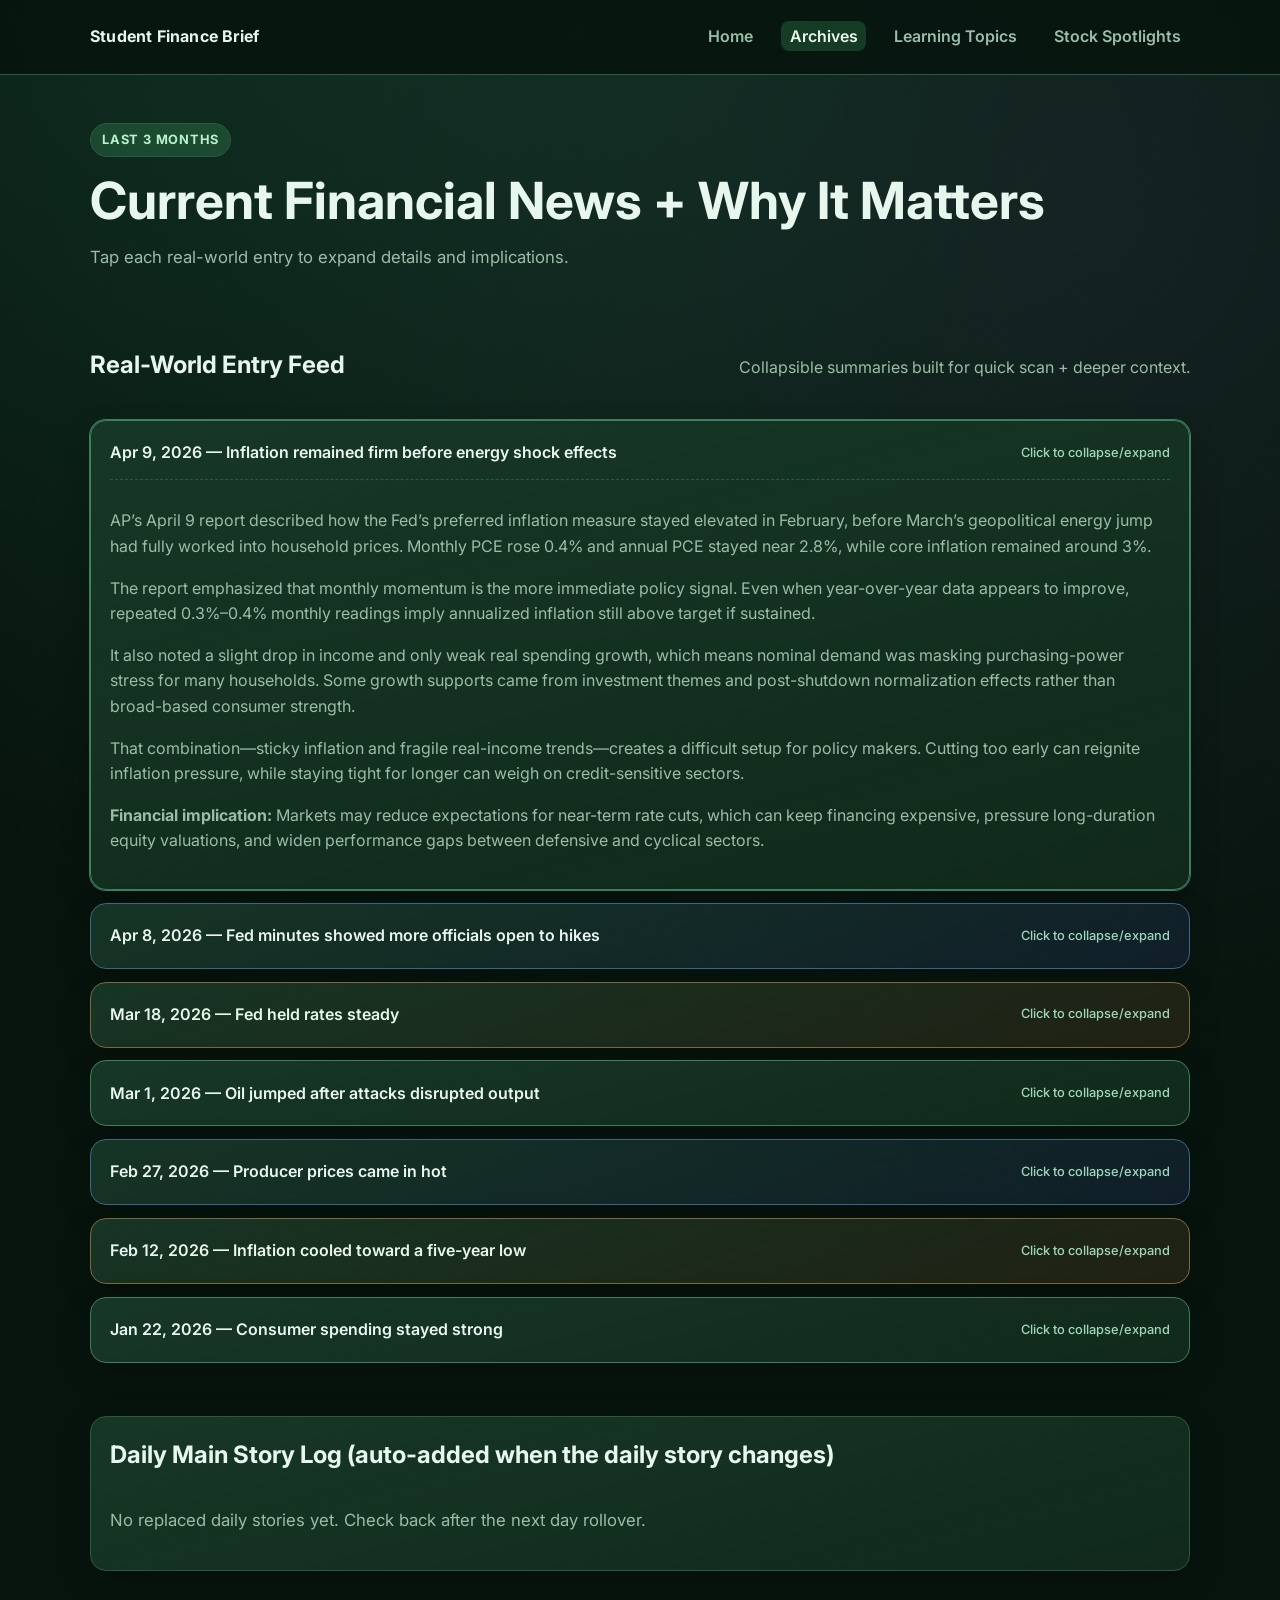
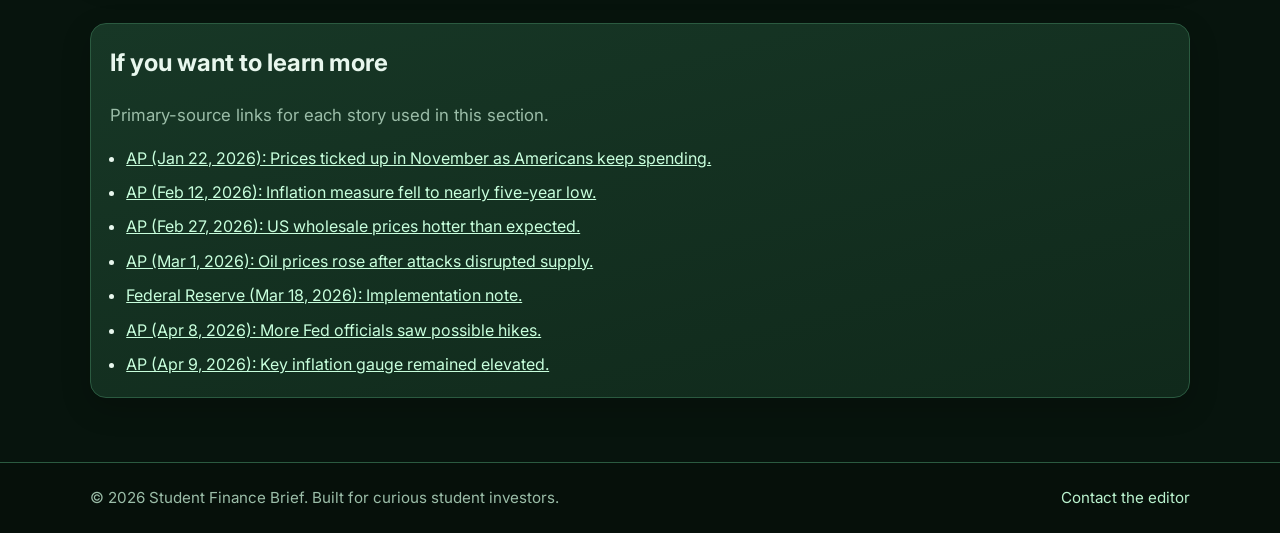
==== commit 1d3426d1: "Expand daily story depth, auto-archive rollover, and richer sector context" ====
--- a/archives.html
+++ b/archives.html
@@ -32,9 +32,7 @@
         <div class="container">
           <p class="tag">Last 3 Months</p>
           <h1>Current Financial News + Why It Matters</h1>
-          <p class="subtitle">
-            Tap each real-world entry to expand details and implications.
-          </p>
+          <p class="subtitle">Tap each real-world entry to expand details and implications.</p>
         </div>
       </section>
 
@@ -47,91 +45,85 @@
 
           <div class="accordion-list">
             <details class="card entry-accordion" open>
-              <summary>
-                <span>Apr 9, 2026 — Inflation remained firm before energy shock effects</span>
-                <span class="accordion-hint">Click to collapse/expand</span>
-              </summary>
+              <summary><span>Apr 9, 2026 — Inflation remained firm before energy shock effects</span><span class="accordion-hint">Click to collapse/expand</span></summary>
               <div class="accordion-body">
-                <p>AP’s April 9 report described how the Fed’s preferred inflation measure (PCE) was still running hot in February, even before the Iran-war-related jump in fuel prices showed up in official March data. Monthly PCE rose 0.4% and annual PCE held at 2.8%, while core PCE was still near 3% year-over-year.</p>
-                <p>That matters because monthly readings at this pace are not consistent with the Fed’s 2% target if they persist. Economists cited in the piece noted that energy-market disruption can feed through gradually into gasoline, freight, and broader input costs, meaning inflation pressure can linger even if headline shocks cool.</p>
-                <p>The article also highlighted that income dipped slightly in February and real (inflation-adjusted) spending barely rose. In other words, nominal spending looked stronger than real purchasing power. The growth story therefore depended more on specific supports like AI-related investment and a rebound in government activity after prior shutdown effects.</p>
-                <p>For students, this is a strong example of why you should separate headline data from underlying trend. A single lower annual number can look positive, but persistent monthly momentum may still keep policy restrictive.</p>
-                <p><strong>Financial implication:</strong> If inflation remains sticky while energy costs stay elevated, markets may price fewer near-term rate cuts, which can pressure long-duration growth stocks, maintain tighter credit conditions, and keep consumer financing costs high.</p>
+                <p>AP’s April 9 report described how the Fed’s preferred inflation measure stayed elevated in February, before March’s geopolitical energy jump had fully worked into household prices. Monthly PCE rose 0.4% and annual PCE stayed near 2.8%, while core inflation remained around 3%.</p>
+                <p>The report emphasized that monthly momentum is the more immediate policy signal. Even when year-over-year data appears to improve, repeated 0.3%–0.4% monthly readings imply annualized inflation still above target if sustained.</p>
+                <p>It also noted a slight drop in income and only weak real spending growth, which means nominal demand was masking purchasing-power stress for many households. Some growth supports came from investment themes and post-shutdown normalization effects rather than broad-based consumer strength.</p>
+                <p>That combination—sticky inflation and fragile real-income trends—creates a difficult setup for policy makers. Cutting too early can reignite inflation pressure, while staying tight for longer can weigh on credit-sensitive sectors.</p>
+                <p><strong>Financial implication:</strong> Markets may reduce expectations for near-term rate cuts, which can keep financing expensive, pressure long-duration equity valuations, and widen performance gaps between defensive and cyclical sectors.</p>
               </div>
             </details>
 
             <details class="card entry-accordion">
-              <summary>
-                <span>Apr 8, 2026 — Fed minutes showed more officials open to hikes</span>
-                <span class="accordion-hint">Click to collapse/expand</span>
-              </summary>
+              <summary><span>Apr 8, 2026 — Fed minutes showed more officials open to hikes</span><span class="accordion-hint">Click to collapse/expand</span></summary>
               <div class="accordion-body">
-                <p>Minutes indicated several policymakers saw upside inflation risk, with stronger willingness to tighten if needed.</p>
-                <p>Minutes language mattered because it shifted expectations from "eventual easing" toward "higher-for-longer" risk. For student investors, this is where valuation sensitivity becomes visible: assets with cash flows far in the future usually react more to rate-path changes.</p>
-                <p><strong>Financial implication:</strong> A more hawkish policy stance can reprice growth stocks and keep credit conditions tighter.</p>
+                <p>Minutes showed a more cautious and hawkish tone than markets had expected. Several officials argued that inflation progress had slowed and that upside risks remained significant enough to keep additional tightening on the table.</p>
+                <p>This changed market psychology from "rate cuts are coming" to "policy may remain restrictive much longer." That matters for pricing because long-duration assets are especially sensitive to discount-rate expectations.</p>
+                <p>For students, this entry is a clear reminder that narrative shifts in central-bank language can move markets even without immediate policy-rate changes.</p>
+                <p><strong>Financial implication:</strong> A hawkish shift can pressure high-multiple growth stocks, support shorter-duration fixed-income yields, and keep credit spreads from tightening quickly.</p>
               </div>
             </details>
 
             <details class="card entry-accordion">
-              <summary>
-                <span>Mar 18, 2026 — Fed held rates steady</span>
-                <span class="accordion-hint">Click to collapse/expand</span>
-              </summary>
+              <summary><span>Mar 18, 2026 — Fed held rates steady</span><span class="accordion-hint">Click to collapse/expand</span></summary>
               <div class="accordion-body">
-                <p>The Federal Reserve kept rates unchanged while signaling continued data dependence and macro uncertainty.</p>
-                <p>The hold itself was expected, but policy uncertainty was not resolved. That uncertainty often transmits into wider short-term market swings, especially around macro data releases.</p>
-                <p><strong>Financial implication:</strong> Rate-path uncertainty can raise volatility in both equities and bonds.</p>
+                <p>The Fed held rates at the March meeting, but the hold itself was less important than the uncertainty around how long current settings might persist.</p>
+                <p>When policymakers remain data-dependent, every incoming inflation and labor report can move markets sharply as expectations for the next meeting are repriced.</p>
+                <p>In this environment, portfolio volatility can rise even without major headline shocks because investors keep adjusting their path for policy over the next 6–12 months.</p>
+                <p><strong>Financial implication:</strong> Uncertainty around policy timing can amplify short-term volatility across equities, bonds, and currency-sensitive sectors.</p>
               </div>
             </details>
 
             <details class="card entry-accordion">
-              <summary>
-                <span>Mar 1, 2026 — Oil jumped after attacks disrupted output</span>
-                <span class="accordion-hint">Click to collapse/expand</span>
-              </summary>
+              <summary><span>Mar 1, 2026 — Oil jumped after attacks disrupted output</span><span class="accordion-hint">Click to collapse/expand</span></summary>
               <div class="accordion-body">
-                <p>Oil prices rose after regional attacks disrupted supply, raising near-term energy-market stress.</p>
-                <p>Energy is a cross-economy input, so the impact is rarely isolated to one sector. Transport-intensive businesses and lower-income households usually feel cost spikes first.</p>
-                <p><strong>Financial implication:</strong> Higher energy costs can feed into inflation and reduce consumer discretionary spending power.</p>
+                <p>Oil rose after attacks disrupted production and transport expectations. Commodity shocks like this often move quickly because traders price potential supply gaps before full physical shortages occur.</p>
+                <p>Energy costs then pass through the economy unevenly: freight, airlines, and manufacturing chains feel pressure first, while household fuel and utility bills affect spending behavior over subsequent weeks.</p>
+                <p>Students should watch second-round effects: if firms pass through costs, inflation can stay sticky; if they absorb costs, margins can compress.</p>
+                <p><strong>Financial implication:</strong> Energy spikes can lift near-term inflation expectations, reduce discretionary spending power, and favor sectors with pricing power or direct commodity exposure.</p>
               </div>
             </details>
 
             <details class="card entry-accordion">
-              <summary>
-                <span>Feb 27, 2026 — Producer prices came in hot</span>
-                <span class="accordion-hint">Click to collapse/expand</span>
-              </summary>
+              <summary><span>Feb 27, 2026 — Producer prices came in hot</span><span class="accordion-hint">Click to collapse/expand</span></summary>
               <div class="accordion-body">
-                <p>Wholesale inflation surprised to the upside, indicating upstream cost pressure in supply chains.</p>
-                <p>When producer prices accelerate, companies without strong pricing power tend to absorb more costs, while dominant brands can pass more through to customers.</p>
-                <p><strong>Financial implication:</strong> Companies may face margin compression unless pricing power offsets higher costs.</p>
+                <p>Producer inflation surprised to the upside, signaling stronger upstream cost pressure than expected.</p>
+                <p>Upstream inflation matters because it sits earlier in the chain: raw materials, logistics, and intermediate goods eventually affect final consumer pricing or corporate margins.</p>
+                <p>Industries with weak pricing power face the hardest tradeoff, while dominant firms with brand strength may preserve margins by gradually raising prices.</p>
+                <p><strong>Financial implication:</strong> Persistent producer-price pressure can challenge earnings forecasts and increase dispersion between high- and low-pricing-power companies.</p>
               </div>
             </details>
 
             <details class="card entry-accordion">
-              <summary>
-                <span>Feb 12, 2026 — Inflation cooled toward a five-year low</span>
-                <span class="accordion-hint">Click to collapse/expand</span>
-              </summary>
+              <summary><span>Feb 12, 2026 — Inflation cooled toward a five-year low</span><span class="accordion-hint">Click to collapse/expand</span></summary>
               <div class="accordion-body">
-                <p>AP noted a cooler inflation print, though affordability and real-income pressures remained uneven.</p>
-                <p>Cooling inflation helped sentiment, but not all categories improved equally. Households still faced uneven affordability pressures across rent, food, and insurance-related costs.</p>
-                <p><strong>Financial implication:</strong> Disinflation can support sentiment, but household spending resilience still matters for earnings.</p>
+                <p>Inflation cooled meaningfully in headline terms, which improved market sentiment and revived confidence that disinflation was still possible.</p>
+                <p>However, category-level affordability remained uneven, especially in areas where households feel costs most directly—housing, food, insurance, and services.</p>
+                <p>That gap between macro improvement and household pressure is important: consumers may still pull back discretionary spending even when headline inflation is easing.</p>
+                <p><strong>Financial implication:</strong> Better inflation data can help risk assets, but earnings durability still depends on wage growth, household resilience, and category-level pricing trends.</p>
               </div>
             </details>
 
             <details class="card entry-accordion">
-              <summary>
-                <span>Jan 22, 2026 — Consumer spending stayed strong</span>
-                <span class="accordion-hint">Click to collapse/expand</span>
-              </summary>
+              <summary><span>Jan 22, 2026 — Consumer spending stayed strong</span><span class="accordion-hint">Click to collapse/expand</span></summary>
               <div class="accordion-body">
-                <p>U.S. consumers continued spending despite persistent price pressures in key categories.</p>
-                <p>Spending resilience can support company revenue, but if demand stays too strong relative to supply, inflation can remain persistent.</p>
-                <p><strong>Financial implication:</strong> Strong demand can support revenues, but may also keep inflation stickier for longer.</p>
+                <p>Early-year spending held up despite persistent price pressure, showing that demand remained stronger than some forecasters expected.</p>
+                <p>Strong consumption can stabilize corporate revenue in the short run, but if supply remains constrained it can also keep inflation pressure from cooling quickly.</p>
+                <p>This is a classic macro tension: growth support from demand versus policy concern about overheating.</p>
+                <p><strong>Financial implication:</strong> Robust spending can support cyclicals, but may also keep rates higher for longer if inflation does not decelerate sufficiently.</p>
               </div>
             </details>
           </div>
+        </div>
+      </section>
+
+      <section class="section">
+        <div class="container">
+          <article class="card">
+            <h2>Daily Main Story Log (auto-added when the daily story changes)</h2>
+            <div id="daily-archive-log" class="daily-log"></div>
+          </article>
         </div>
       </section>
 
@@ -160,5 +152,7 @@
         <a href="mailto:editor@studentfinancebrief.com">Contact the editor</a>
       </div>
     </footer>
+
+    <script src="script.js"></script>
   </body>
 </html>
--- a/style.css
+++ b/style.css
@@ -525,3 +525,44 @@
 .learn-more-list a:hover {
   color: #f0e1a8;
 }
+
+.long-story p {
+  margin: 0.7rem 0;
+  color: #d7e9dd;
+}
+
+.financial-bottom {
+  margin-top: 1rem;
+  padding: 0.85rem;
+  border: 1px solid #3f7f60;
+  border-radius: 12px;
+  background: rgba(18, 45, 30, 0.6);
+}
+
+#story-stats-chart {
+  width: 100%;
+  height: auto;
+  display: block;
+}
+
+.sector-meta {
+  margin-top: 0.8rem;
+  padding-top: 0.7rem;
+  border-top: 1px dashed var(--border);
+  color: #c5dfce;
+  font-size: 0.9rem;
+}
+
+.sector-meta p {
+  margin: 0.3rem 0;
+}
+
+.daily-log {
+  display: grid;
+  gap: 0.8rem;
+  margin-top: 0.7rem;
+}
+
+.log-item h3 {
+  margin: 0 0 0.35rem;
+}
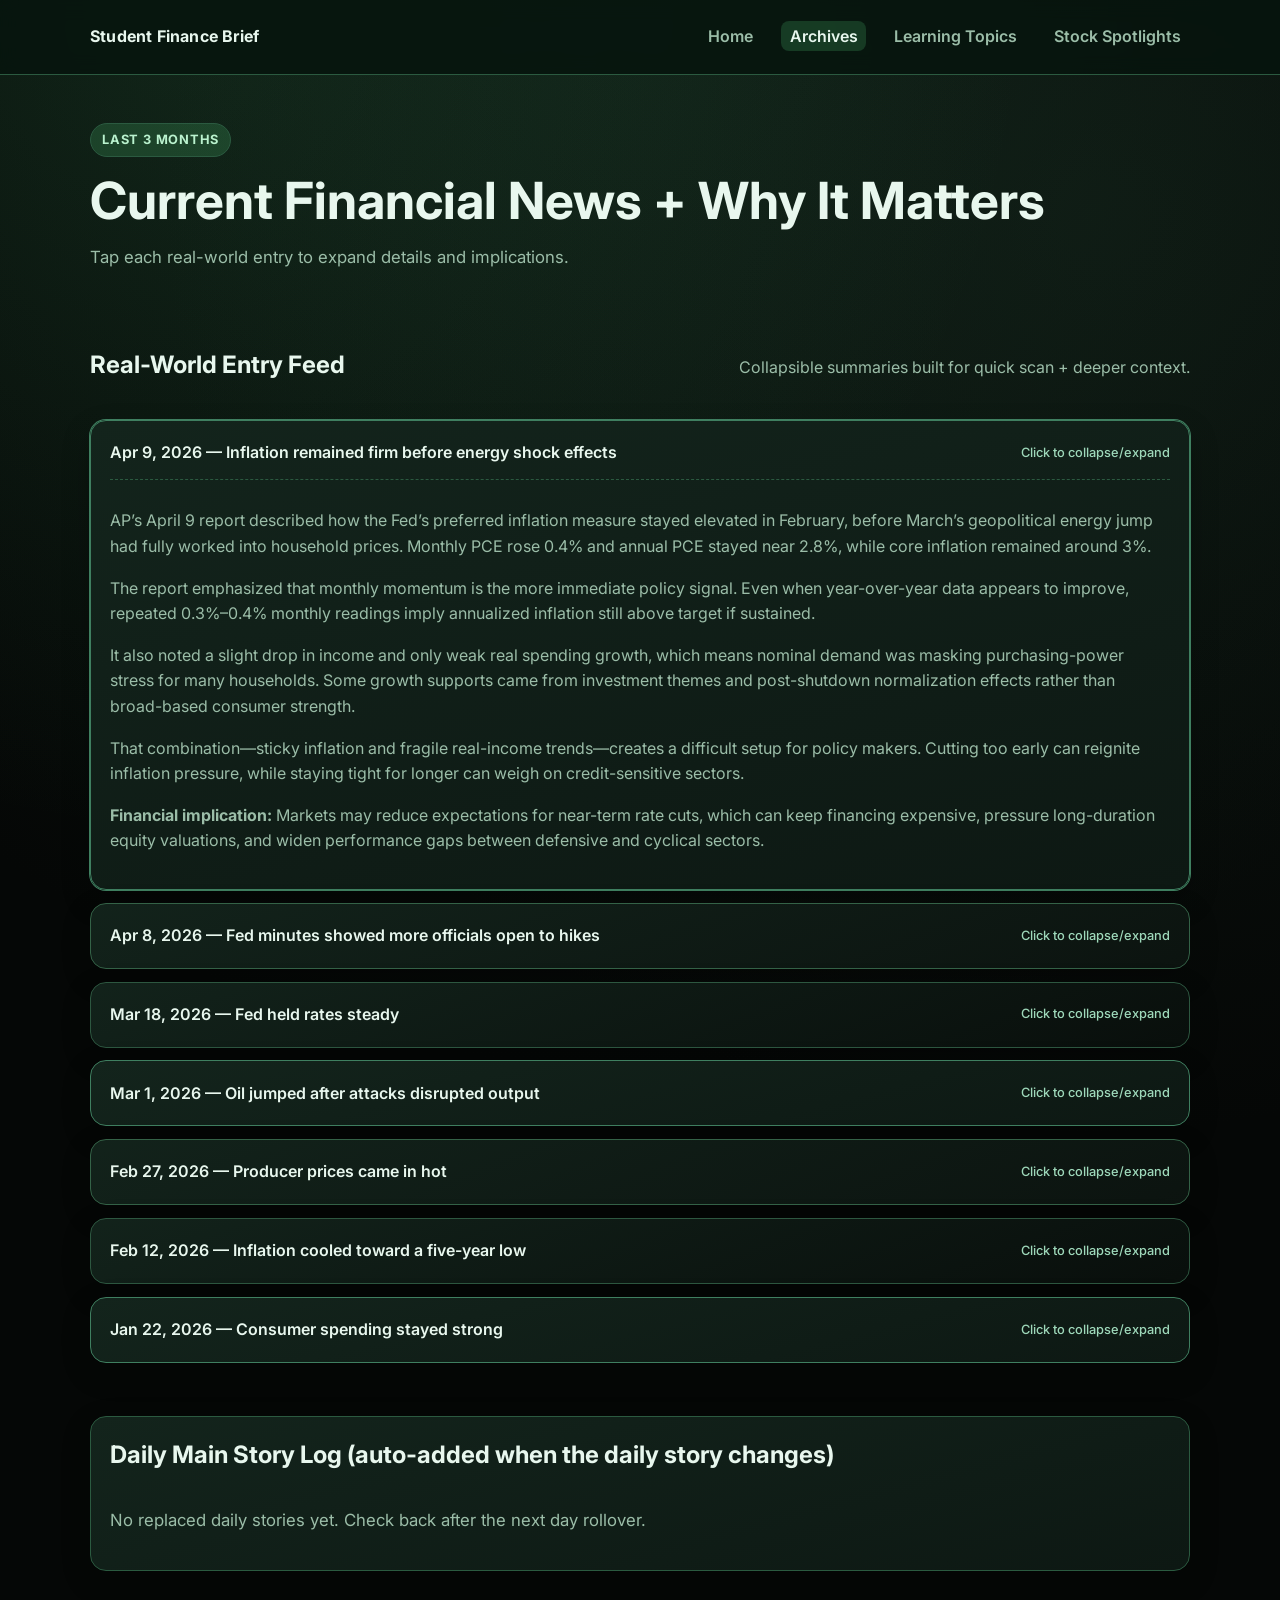
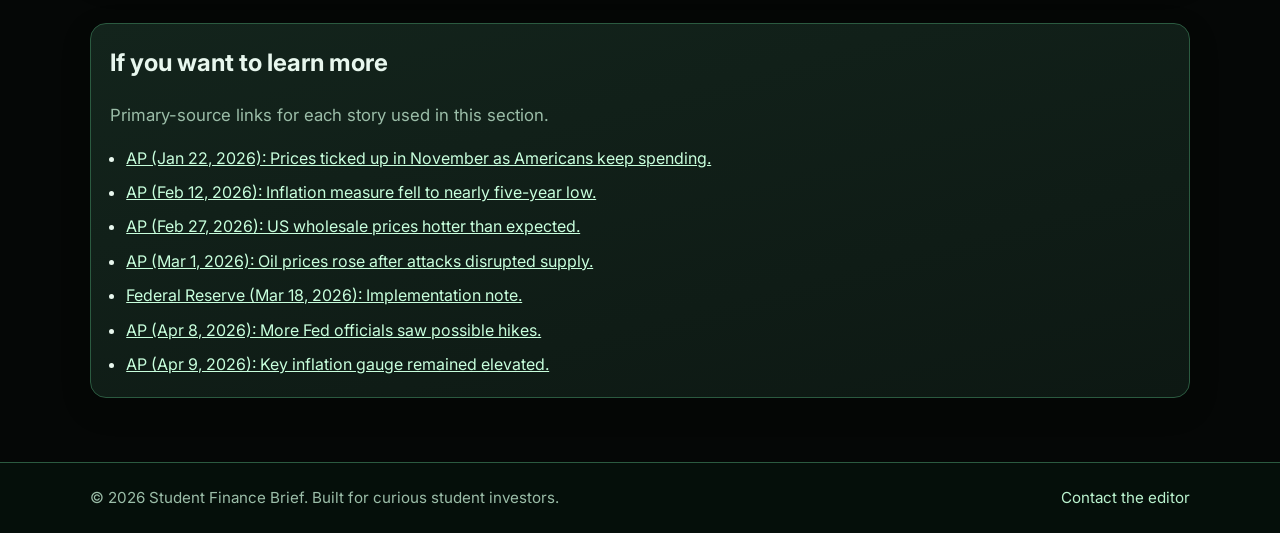
==== commit 19c0001f: "Integrate story visuals inline for more natural narrative flow" ====
--- a/archives.html
+++ b/archives.html
@@ -60,6 +60,7 @@
               <div class="accordion-body">
                 <p>Minutes showed a more cautious and hawkish tone than markets had expected. Several officials argued that inflation progress had slowed and that upside risks remained significant enough to keep additional tightening on the table.</p>
                 <p>This changed market psychology from "rate cuts are coming" to "policy may remain restrictive much longer." That matters for pricing because long-duration assets are especially sensitive to discount-rate expectations.</p>
+                <p>It also influences financing behavior across the economy: businesses delay debt-funded expansion and households become more selective on big-ticket spending when they assume borrowing costs will stay high.</p>
                 <p>For students, this entry is a clear reminder that narrative shifts in central-bank language can move markets even without immediate policy-rate changes.</p>
                 <p><strong>Financial implication:</strong> A hawkish shift can pressure high-multiple growth stocks, support shorter-duration fixed-income yields, and keep credit spreads from tightening quickly.</p>
               </div>
@@ -71,6 +72,7 @@
                 <p>The Fed held rates at the March meeting, but the hold itself was less important than the uncertainty around how long current settings might persist.</p>
                 <p>When policymakers remain data-dependent, every incoming inflation and labor report can move markets sharply as expectations for the next meeting are repriced.</p>
                 <p>In this environment, portfolio volatility can rise even without major headline shocks because investors keep adjusting their path for policy over the next 6–12 months.</p>
+                <p>Fixed income investors also face frequent duration repositioning, which can transmit into equity multiples as discount-rate assumptions move week to week.</p>
                 <p><strong>Financial implication:</strong> Uncertainty around policy timing can amplify short-term volatility across equities, bonds, and currency-sensitive sectors.</p>
               </div>
             </details>
@@ -81,6 +83,7 @@
                 <p>Oil rose after attacks disrupted production and transport expectations. Commodity shocks like this often move quickly because traders price potential supply gaps before full physical shortages occur.</p>
                 <p>Energy costs then pass through the economy unevenly: freight, airlines, and manufacturing chains feel pressure first, while household fuel and utility bills affect spending behavior over subsequent weeks.</p>
                 <p>Students should watch second-round effects: if firms pass through costs, inflation can stay sticky; if they absorb costs, margins can compress.</p>
+                <p>Internationally, persistent energy stress can also influence trade balances and currency behavior, adding another layer of volatility to import-heavy economies.</p>
                 <p><strong>Financial implication:</strong> Energy spikes can lift near-term inflation expectations, reduce discretionary spending power, and favor sectors with pricing power or direct commodity exposure.</p>
               </div>
             </details>
@@ -91,6 +94,7 @@
                 <p>Producer inflation surprised to the upside, signaling stronger upstream cost pressure than expected.</p>
                 <p>Upstream inflation matters because it sits earlier in the chain: raw materials, logistics, and intermediate goods eventually affect final consumer pricing or corporate margins.</p>
                 <p>Industries with weak pricing power face the hardest tradeoff, while dominant firms with brand strength may preserve margins by gradually raising prices.</p>
+                <p>Tracking management commentary on cost guidance and pricing strategy in earnings calls is often the fastest way to spot which firms are managing producer inflation effectively.</p>
                 <p><strong>Financial implication:</strong> Persistent producer-price pressure can challenge earnings forecasts and increase dispersion between high- and low-pricing-power companies.</p>
               </div>
             </details>
@@ -101,6 +105,7 @@
                 <p>Inflation cooled meaningfully in headline terms, which improved market sentiment and revived confidence that disinflation was still possible.</p>
                 <p>However, category-level affordability remained uneven, especially in areas where households feel costs most directly—housing, food, insurance, and services.</p>
                 <p>That gap between macro improvement and household pressure is important: consumers may still pull back discretionary spending even when headline inflation is easing.</p>
+                <p>For investors, this can create mixed sector outcomes where essentials stay resilient while optional categories see slower volume growth.</p>
                 <p><strong>Financial implication:</strong> Better inflation data can help risk assets, but earnings durability still depends on wage growth, household resilience, and category-level pricing trends.</p>
               </div>
             </details>
@@ -111,6 +116,7 @@
                 <p>Early-year spending held up despite persistent price pressure, showing that demand remained stronger than some forecasters expected.</p>
                 <p>Strong consumption can stabilize corporate revenue in the short run, but if supply remains constrained it can also keep inflation pressure from cooling quickly.</p>
                 <p>This is a classic macro tension: growth support from demand versus policy concern about overheating.</p>
+                <p>When demand remains firm for too long, policy easing can be delayed, and valuation assumptions that depend on lower rates may need to reset.</p>
                 <p><strong>Financial implication:</strong> Robust spending can support cyclicals, but may also keep rates higher for longer if inflation does not decelerate sufficiently.</p>
               </div>
             </details>
--- a/style.css
+++ b/style.css
@@ -1,18 +1,18 @@
 :root {
-  --bg: #07140d;
-  --bg-2: #0f1e16;
-  --bg-3: #10261b;
-  --bg-accent: #0c2417;
-  --panel: #10291b;
-  --panel-2: #173726;
+  --bg: #050706;
+  --bg-2: #0a120e;
+  --bg-3: #122018;
+  --bg-accent: #0d1a13;
+  --panel: #0d1813;
+  --panel-2: #13241c;
   --text: #e8f7ee;
   --muted: #9bbda8;
-  --accent: #4fce79;
-  --accent-strong: #27b45c;
+  --accent: #49b36d;
+  --accent-strong: #3a9a5a;
   --accent-soft: rgba(79, 206, 121, 0.2);
-  --teal-soft: rgba(82, 222, 198, 0.16);
-  --gold-soft: rgba(235, 204, 111, 0.16);
-  --violet-soft: rgba(157, 132, 255, 0.16);
+  --teal-soft: rgba(73, 179, 109, 0.18);
+  --gold-soft: rgba(73, 179, 109, 0.1);
+  --violet-soft: rgba(19, 36, 28, 0.45);
   --border: #2b5a40;
   --positive: #70f5a3;
   --negative: #ff7d8d;
@@ -28,8 +28,8 @@
   margin: 0;
   font-family: "Inter", system-ui, -apple-system, Segoe UI, Roboto, sans-serif;
   background:
-    radial-gradient(circle at 15% 0%, rgba(82, 222, 198, 0.08), transparent 35%),
-    radial-gradient(circle at 85% 10%, rgba(157, 132, 255, 0.07), transparent 40%),
+    radial-gradient(circle at 15% 0%, rgba(73, 179, 109, 0.12), transparent 35%),
+    radial-gradient(circle at 85% 10%, rgba(37, 69, 50, 0.22), transparent 42%),
     radial-gradient(circle at top, var(--bg-accent) 0%, var(--bg) 48%);
   color: var(--text);
   line-height: 1.6;
@@ -505,7 +505,7 @@
 }
 
 .badge {
-  background: linear-gradient(120deg, var(--accent-soft), var(--teal-soft));
+  background: linear-gradient(120deg, var(--accent-soft), rgba(73, 179, 109, 0.3));
 }
 
 .entry-accordion:nth-child(3n + 1) {
@@ -513,17 +513,17 @@
 }
 
 .entry-accordion:nth-child(3n + 2) {
-  border-color: #3b6785;
-  background: linear-gradient(160deg, rgba(23, 55, 38, 0.94), rgba(19, 34, 52, 0.7));
+  border-color: #346247;
+  background: linear-gradient(160deg, rgba(19, 36, 28, 0.95), rgba(12, 20, 16, 0.95));
 }
 
 .entry-accordion:nth-child(3n + 3) {
-  border-color: #7d6a3c;
-  background: linear-gradient(160deg, rgba(23, 55, 38, 0.94), rgba(48, 41, 24, 0.6));
+  border-color: #2d5740;
+  background: linear-gradient(160deg, rgba(19, 36, 28, 0.95), rgba(9, 15, 12, 0.95));
 }
 
 .learn-more-list a:hover {
-  color: #f0e1a8;
+  color: #bff0cf;
 }
 
 .long-story p {
@@ -566,3 +566,17 @@
 .log-item h3 {
   margin: 0 0 0.35rem;
 }
+
+.inline-visual {
+  margin: 1rem 0;
+  padding: 0.8rem;
+  border: 1px solid var(--border);
+  border-radius: 12px;
+  background: rgba(12, 28, 20, 0.65);
+}
+
+.inline-visual figcaption {
+  margin-bottom: 0.45rem;
+  color: #b7d7c1;
+  font-size: 0.9rem;
+}
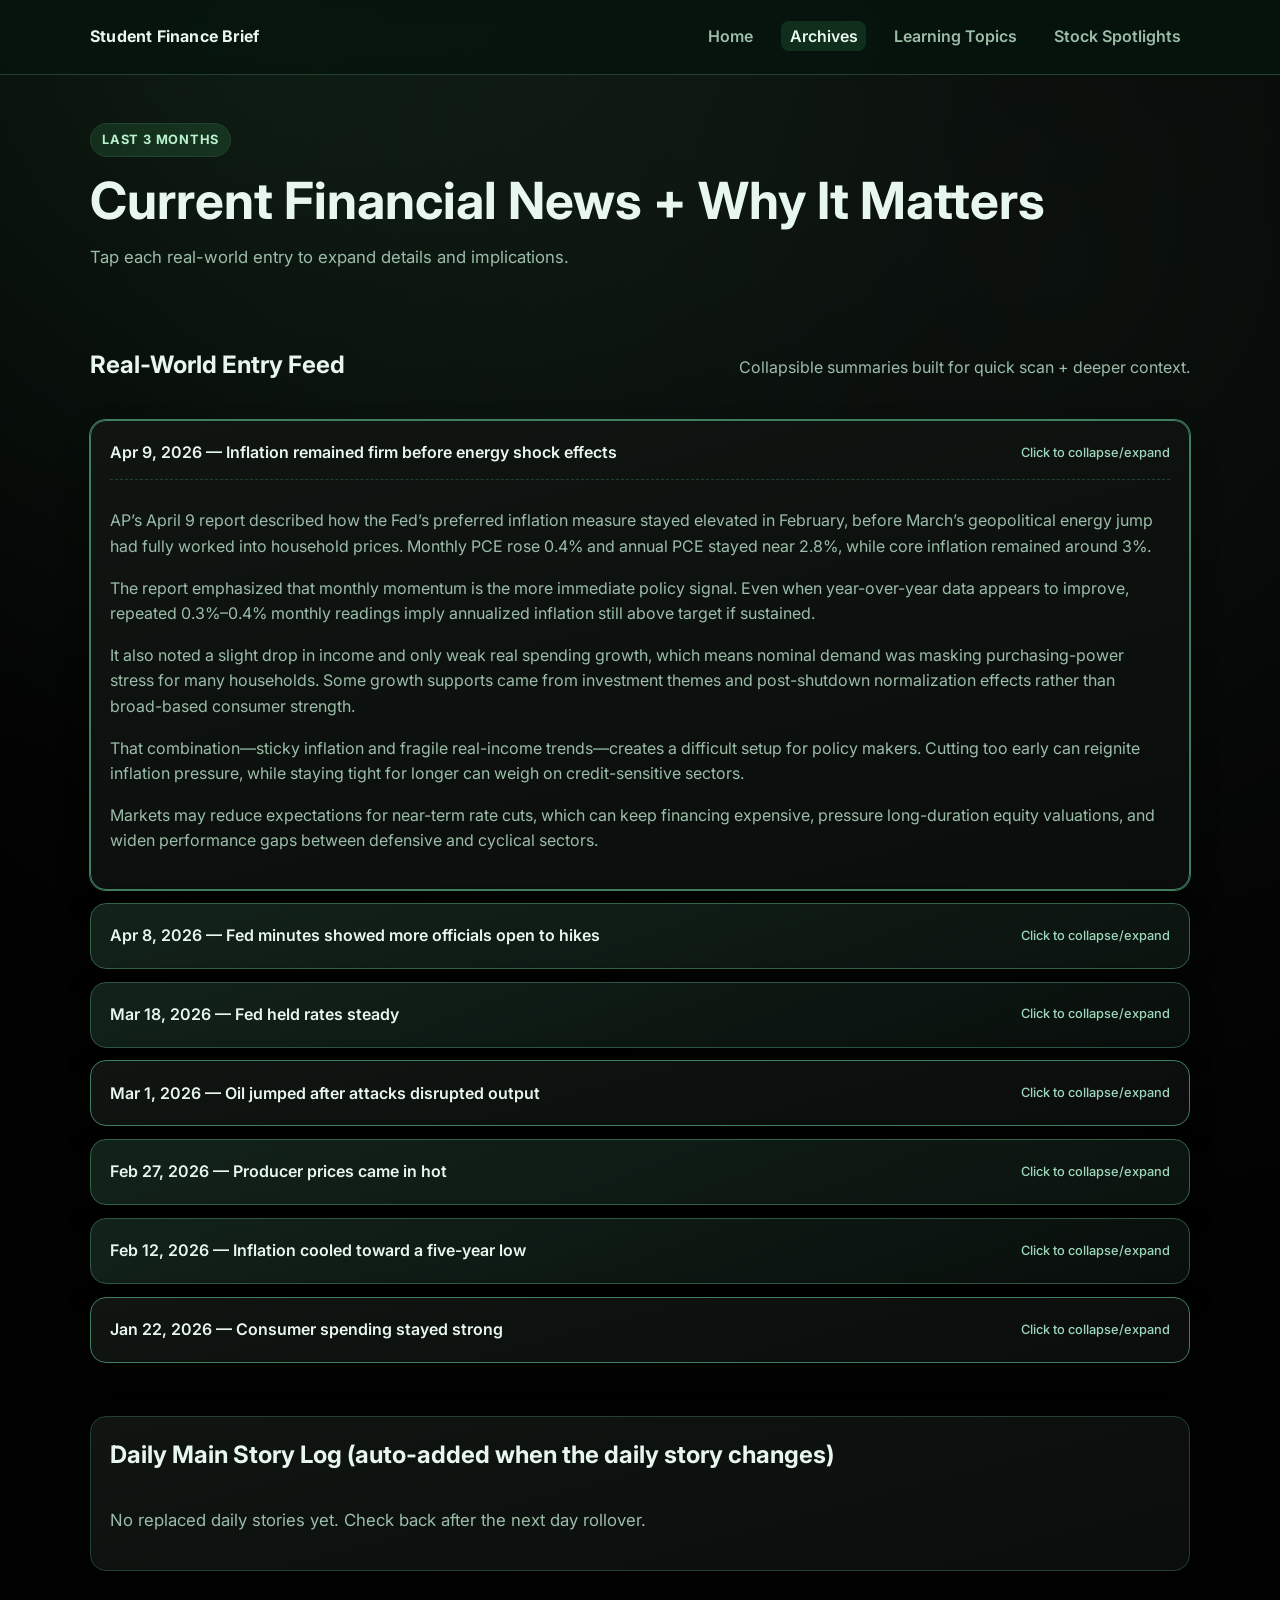
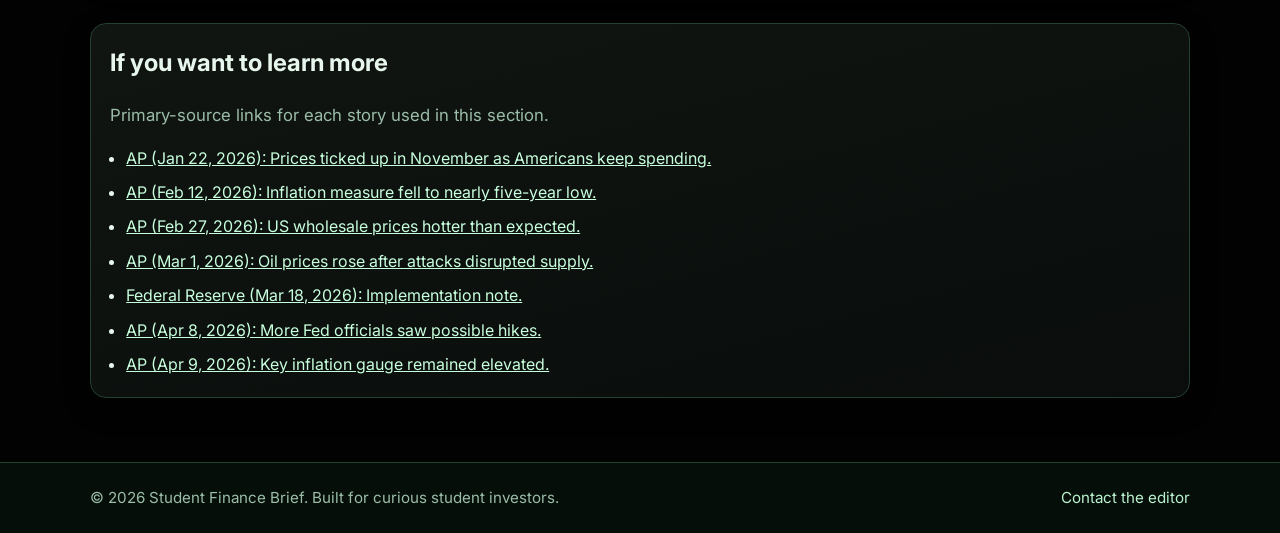
==== commit 1098e213: "Shift to black-first palette and add visuals to every crisis explainer" ====
--- a/archives.html
+++ b/archives.html
@@ -51,7 +51,7 @@
                 <p>The report emphasized that monthly momentum is the more immediate policy signal. Even when year-over-year data appears to improve, repeated 0.3%–0.4% monthly readings imply annualized inflation still above target if sustained.</p>
                 <p>It also noted a slight drop in income and only weak real spending growth, which means nominal demand was masking purchasing-power stress for many households. Some growth supports came from investment themes and post-shutdown normalization effects rather than broad-based consumer strength.</p>
                 <p>That combination—sticky inflation and fragile real-income trends—creates a difficult setup for policy makers. Cutting too early can reignite inflation pressure, while staying tight for longer can weigh on credit-sensitive sectors.</p>
-                <p><strong>Financial implication:</strong> Markets may reduce expectations for near-term rate cuts, which can keep financing expensive, pressure long-duration equity valuations, and widen performance gaps between defensive and cyclical sectors.</p>
+                <p>Markets may reduce expectations for near-term rate cuts, which can keep financing expensive, pressure long-duration equity valuations, and widen performance gaps between defensive and cyclical sectors.</p>
               </div>
             </details>
 
@@ -62,7 +62,7 @@
                 <p>This changed market psychology from "rate cuts are coming" to "policy may remain restrictive much longer." That matters for pricing because long-duration assets are especially sensitive to discount-rate expectations.</p>
                 <p>It also influences financing behavior across the economy: businesses delay debt-funded expansion and households become more selective on big-ticket spending when they assume borrowing costs will stay high.</p>
                 <p>For students, this entry is a clear reminder that narrative shifts in central-bank language can move markets even without immediate policy-rate changes.</p>
-                <p><strong>Financial implication:</strong> A hawkish shift can pressure high-multiple growth stocks, support shorter-duration fixed-income yields, and keep credit spreads from tightening quickly.</p>
+                <p>A hawkish shift can pressure high-multiple growth stocks, support shorter-duration fixed-income yields, and keep credit spreads from tightening quickly.</p>
               </div>
             </details>
 
@@ -73,7 +73,7 @@
                 <p>When policymakers remain data-dependent, every incoming inflation and labor report can move markets sharply as expectations for the next meeting are repriced.</p>
                 <p>In this environment, portfolio volatility can rise even without major headline shocks because investors keep adjusting their path for policy over the next 6–12 months.</p>
                 <p>Fixed income investors also face frequent duration repositioning, which can transmit into equity multiples as discount-rate assumptions move week to week.</p>
-                <p><strong>Financial implication:</strong> Uncertainty around policy timing can amplify short-term volatility across equities, bonds, and currency-sensitive sectors.</p>
+                <p>Uncertainty around policy timing can amplify short-term volatility across equities, bonds, and currency-sensitive sectors.</p>
               </div>
             </details>
 
@@ -84,7 +84,7 @@
                 <p>Energy costs then pass through the economy unevenly: freight, airlines, and manufacturing chains feel pressure first, while household fuel and utility bills affect spending behavior over subsequent weeks.</p>
                 <p>Students should watch second-round effects: if firms pass through costs, inflation can stay sticky; if they absorb costs, margins can compress.</p>
                 <p>Internationally, persistent energy stress can also influence trade balances and currency behavior, adding another layer of volatility to import-heavy economies.</p>
-                <p><strong>Financial implication:</strong> Energy spikes can lift near-term inflation expectations, reduce discretionary spending power, and favor sectors with pricing power or direct commodity exposure.</p>
+                <p>Energy spikes can lift near-term inflation expectations, reduce discretionary spending power, and favor sectors with pricing power or direct commodity exposure.</p>
               </div>
             </details>
 
@@ -95,7 +95,7 @@
                 <p>Upstream inflation matters because it sits earlier in the chain: raw materials, logistics, and intermediate goods eventually affect final consumer pricing or corporate margins.</p>
                 <p>Industries with weak pricing power face the hardest tradeoff, while dominant firms with brand strength may preserve margins by gradually raising prices.</p>
                 <p>Tracking management commentary on cost guidance and pricing strategy in earnings calls is often the fastest way to spot which firms are managing producer inflation effectively.</p>
-                <p><strong>Financial implication:</strong> Persistent producer-price pressure can challenge earnings forecasts and increase dispersion between high- and low-pricing-power companies.</p>
+                <p>Persistent producer-price pressure can challenge earnings forecasts and increase dispersion between high- and low-pricing-power companies.</p>
               </div>
             </details>
 
@@ -106,7 +106,7 @@
                 <p>However, category-level affordability remained uneven, especially in areas where households feel costs most directly—housing, food, insurance, and services.</p>
                 <p>That gap between macro improvement and household pressure is important: consumers may still pull back discretionary spending even when headline inflation is easing.</p>
                 <p>For investors, this can create mixed sector outcomes where essentials stay resilient while optional categories see slower volume growth.</p>
-                <p><strong>Financial implication:</strong> Better inflation data can help risk assets, but earnings durability still depends on wage growth, household resilience, and category-level pricing trends.</p>
+                <p>Better inflation data can help risk assets, but earnings durability still depends on wage growth, household resilience, and category-level pricing trends.</p>
               </div>
             </details>
 
@@ -117,7 +117,7 @@
                 <p>Strong consumption can stabilize corporate revenue in the short run, but if supply remains constrained it can also keep inflation pressure from cooling quickly.</p>
                 <p>This is a classic macro tension: growth support from demand versus policy concern about overheating.</p>
                 <p>When demand remains firm for too long, policy easing can be delayed, and valuation assumptions that depend on lower rates may need to reset.</p>
-                <p><strong>Financial implication:</strong> Robust spending can support cyclicals, but may also keep rates higher for longer if inflation does not decelerate sufficiently.</p>
+                <p>Robust spending can support cyclicals, but may also keep rates higher for longer if inflation does not decelerate sufficiently.</p>
               </div>
             </details>
           </div>
--- a/style.css
+++ b/style.css
@@ -1,19 +1,19 @@
 :root {
-  --bg: #050706;
-  --bg-2: #0a120e;
-  --bg-3: #122018;
-  --bg-accent: #0d1a13;
-  --panel: #0d1813;
-  --panel-2: #13241c;
+  --bg: #020202;
+  --bg-2: #070807;
+  --bg-3: #0d120f;
+  --bg-accent: #0a0d0b;
+  --panel: #0a0d0b;
+  --panel-2: #101512;
   --text: #e8f7ee;
   --muted: #9bbda8;
-  --accent: #49b36d;
-  --accent-strong: #3a9a5a;
-  --accent-soft: rgba(79, 206, 121, 0.2);
-  --teal-soft: rgba(73, 179, 109, 0.18);
-  --gold-soft: rgba(73, 179, 109, 0.1);
+  --accent: #3ea462;
+  --accent-strong: #318650;
+  --accent-soft: rgba(62, 164, 98, 0.18);
+  --teal-soft: rgba(62, 164, 98, 0.14);
+  --gold-soft: rgba(62, 164, 98, 0.08);
   --violet-soft: rgba(19, 36, 28, 0.45);
-  --border: #2b5a40;
+  --border: #234131;
   --positive: #70f5a3;
   --negative: #ff7d8d;
   --neutral: #b9d6c3;
@@ -28,8 +28,8 @@
   margin: 0;
   font-family: "Inter", system-ui, -apple-system, Segoe UI, Roboto, sans-serif;
   background:
-    radial-gradient(circle at 15% 0%, rgba(73, 179, 109, 0.12), transparent 35%),
-    radial-gradient(circle at 85% 10%, rgba(37, 69, 50, 0.22), transparent 42%),
+    radial-gradient(circle at 18% 0%, rgba(62, 164, 98, 0.12), transparent 33%),
+    radial-gradient(circle at 82% 12%, rgba(30, 49, 38, 0.22), transparent 44%),
     radial-gradient(circle at top, var(--bg-accent) 0%, var(--bg) 48%);
   color: var(--text);
   line-height: 1.6;
@@ -580,3 +580,23 @@
   color: #b7d7c1;
   font-size: 0.9rem;
 }
+
+.event-graphic {
+  margin: 1rem 0;
+  padding: 0.75rem;
+  border: 1px solid var(--border);
+  border-radius: 12px;
+  background: rgba(8, 14, 11, 0.85);
+}
+
+.event-graphic svg {
+  width: 100%;
+  height: auto;
+  display: block;
+}
+
+.event-graphic figcaption {
+  margin-top: 0.45rem;
+  color: #b0d5be;
+  font-size: 0.9rem;
+}
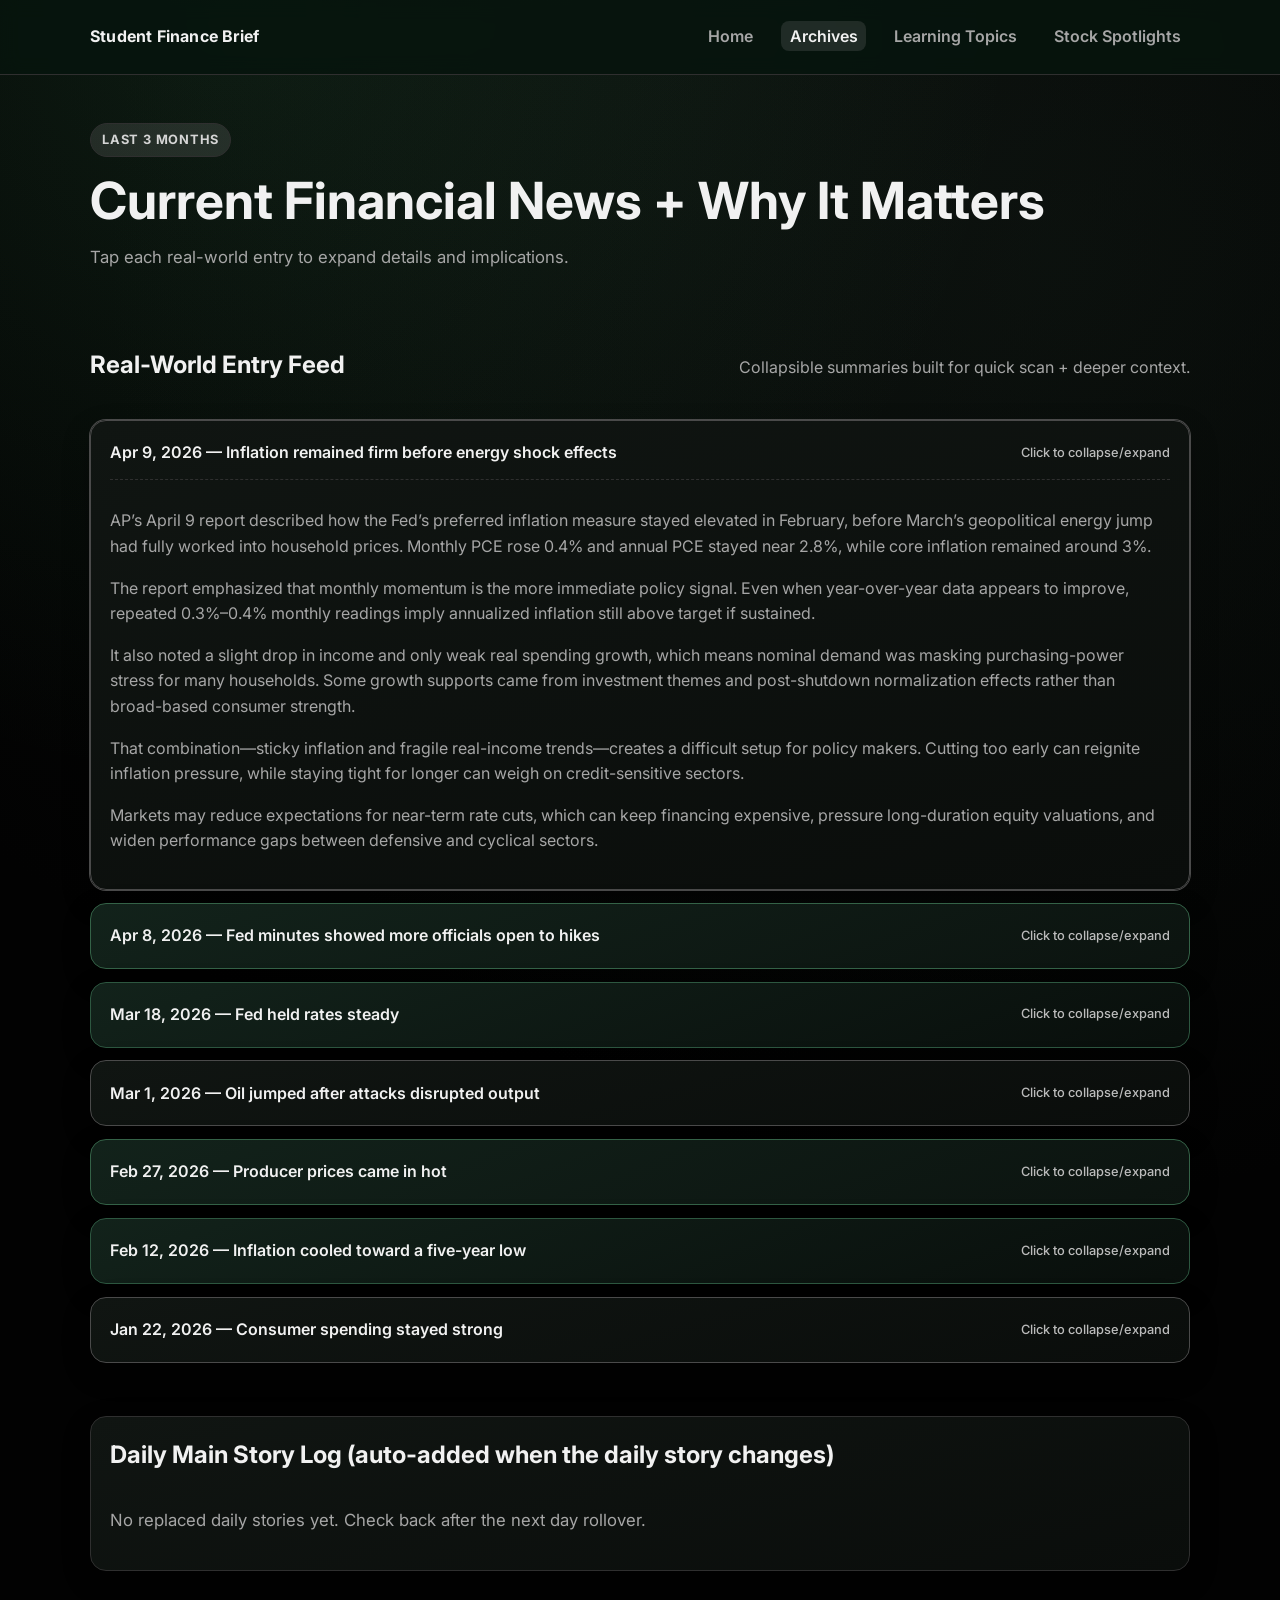
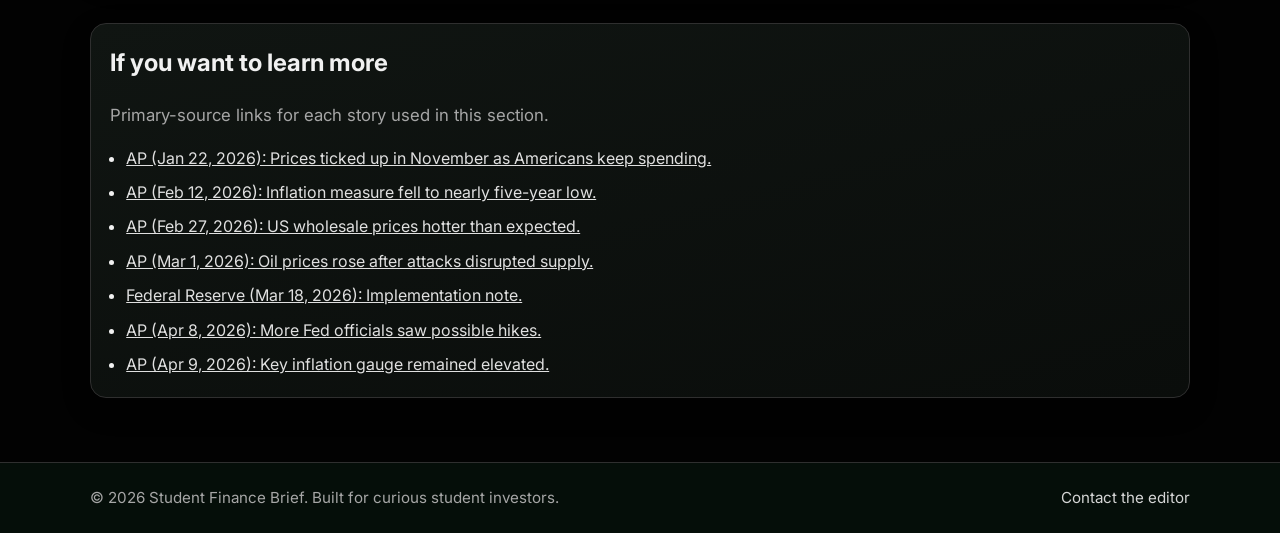
==== commit a34385f6: "Add vocab search, quote caching, direction arrows, and auto active nav - Quote caching: stock quotes" ====
--- a/archives.html
+++ b/archives.html
@@ -19,7 +19,7 @@
         <nav aria-label="Main navigation">
           <ul class="nav-links">
             <li><a href="index.html">Home</a></li>
-            <li><a class="active" href="archives.html">Archives</a></li>
+            <li><a href="archives.html">Archives</a></li>
             <li><a href="learning-topics.html">Learning Topics</a></li>
             <li><a href="stock-spotlights.html">Stock Spotlights</a></li>
           </ul>
--- a/style.css
+++ b/style.css
@@ -5,18 +5,18 @@
   --bg-accent: #0a0d0b;
   --panel: #0a0d0b;
   --panel-2: #101512;
-  --text: #e8f7ee;
-  --muted: #9bbda8;
-  --accent: #3ea462;
-  --accent-strong: #318650;
-  --accent-soft: rgba(62, 164, 98, 0.18);
-  --teal-soft: rgba(62, 164, 98, 0.14);
-  --gold-soft: rgba(62, 164, 98, 0.08);
-  --violet-soft: rgba(19, 36, 28, 0.45);
-  --border: #234131;
-  --positive: #70f5a3;
-  --negative: #ff7d8d;
-  --neutral: #b9d6c3;
+  --text: #f1f1f1;
+  --muted: #a6a6a6;
+  --accent: #8a8a8a;
+  --accent-strong: #b5b5b5;
+  --accent-soft: rgba(150, 150, 150, 0.18);
+  --teal-soft: rgba(120, 120, 120, 0.12);
+  --gold-soft: rgba(100, 100, 100, 0.1);
+  --violet-soft: rgba(40, 40, 40, 0.45);
+  --border: #2f2f2f;
+  --positive: #d8d8d8;
+  --negative: #9c9c9c;
+  --neutral: #bdbdbd;
   --radius: 16px;
 }
 
@@ -104,7 +104,7 @@
   border-radius: 999px;
   border: 1px solid var(--border);
   background: var(--accent-soft);
-  color: #baf2ce;
+  color: #d5d5d5;
   font-size: 0.8rem;
   font-weight: 700;
   text-transform: uppercase;
@@ -160,7 +160,7 @@
   padding: 0.28rem 0.6rem;
   border-radius: 999px;
   background: var(--accent-soft);
-  color: #baf2ce;
+  color: #d5d5d5;
   font-size: 0.75rem;
   font-weight: 700;
   letter-spacing: 0.04em;
@@ -172,7 +172,7 @@
   display: inline-block;
   margin-top: 0.7rem;
   text-decoration: none;
-  color: #baf2ce;
+  color: #d5d5d5;
   font-weight: 600;
 }
 
@@ -260,7 +260,7 @@
 }
 
 .site-footer a {
-  color: #baf2ce;
+  color: #d5d5d5;
   text-decoration: none;
 }
 
@@ -286,7 +286,7 @@
 
 .data-note {
   margin-top: 0.6rem;
-  color: #baf2ce;
+  color: #d5d5d5;
   font-size: 0.92rem;
 }
 
@@ -306,7 +306,7 @@
 
 .vocab-item h3 {
   margin: 0;
-  color: #c8ffdd;
+  color: #e0e0e0;
 }
 
 .vocab-item p {
@@ -348,6 +348,32 @@
   display: none;
 }
 
+.vocab-search-wrap {
+  margin-bottom: 1rem;
+}
+
+.vocab-search {
+  width: 100%;
+  max-width: 420px;
+  padding: 0.6rem 0.9rem;
+  background: var(--panel-2);
+  border: 1px solid var(--border);
+  border-radius: 10px;
+  color: var(--text);
+  font-size: 0.95rem;
+  font-family: inherit;
+  outline: none;
+  transition: border-color 0.2s ease;
+}
+
+.vocab-search::placeholder {
+  color: var(--muted);
+}
+
+.vocab-search:focus {
+  border-color: #4a7a5a;
+}
+
 .see-more-btn {
   margin-top: 1rem;
   border: 1px solid var(--border);
@@ -373,7 +399,7 @@
 .event-link span {
   display: inline-block;
   margin-top: 0.5rem;
-  color: #baf2ce;
+  color: #d5d5d5;
   font-weight: 600;
 }
 
@@ -425,7 +451,7 @@
 }
 
 .learn-more-list a {
-  color: #c8ffdd;
+  color: #e0e0e0;
 }
 
 @media (max-width: 900px) {
@@ -448,10 +474,10 @@
   margin: 0.35rem 0 0.8rem;
   padding: 0.3rem 0.7rem;
   border-radius: 999px;
-  border: 1px solid #3f7f60;
+  border: 1px solid #4a4a4a;
   background: var(--gold-soft);
   font-weight: 600;
-  color: #dff5c6;
+  color: #e2e2e2;
 }
 
 .diagram-wrap {
@@ -488,7 +514,7 @@
 }
 
 .accordion-hint {
-  color: #9ed8ba;
+  color: #bbbbbb;
   font-size: 0.8rem;
   font-weight: 500;
 }
@@ -501,7 +527,7 @@
 }
 
 .entry-accordion[open] {
-  box-shadow: 0 0 0 1px #3f7f60, 0 12px 28px rgba(0, 0, 0, 0.25);
+  box-shadow: 0 0 0 1px #4a4a4a, 0 12px 28px rgba(0, 0, 0, 0.25);
 }
 
 .badge {
@@ -509,7 +535,7 @@
 }
 
 .entry-accordion:nth-child(3n + 1) {
-  border-color: #3f7f60;
+  border-color: #4a4a4a;
 }
 
 .entry-accordion:nth-child(3n + 2) {
@@ -523,7 +549,7 @@
 }
 
 .learn-more-list a:hover {
-  color: #bff0cf;
+  color: #f0f0f0;
 }
 
 .long-story p {
@@ -534,7 +560,7 @@
 .financial-bottom {
   margin-top: 1rem;
   padding: 0.85rem;
-  border: 1px solid #3f7f60;
+  border: 1px solid #4a4a4a;
   border-radius: 12px;
   background: rgba(18, 45, 30, 0.6);
 }
